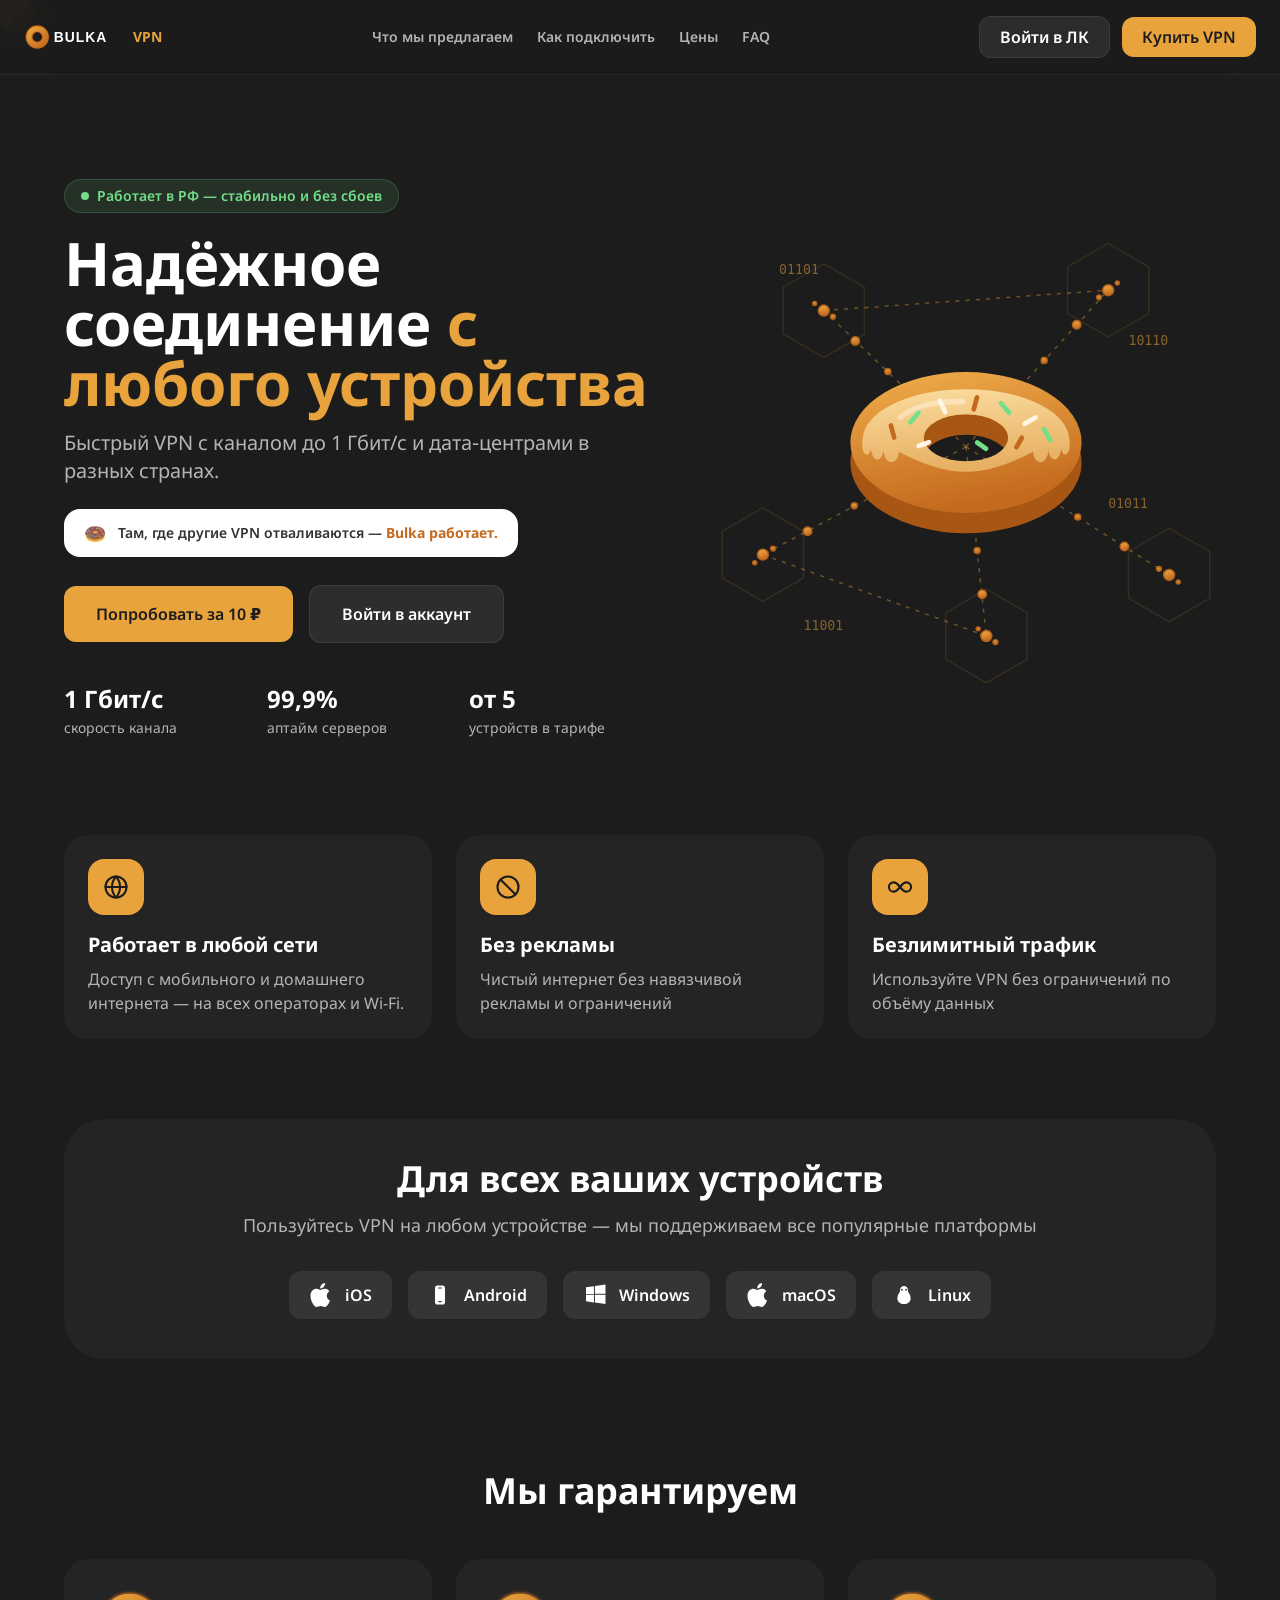
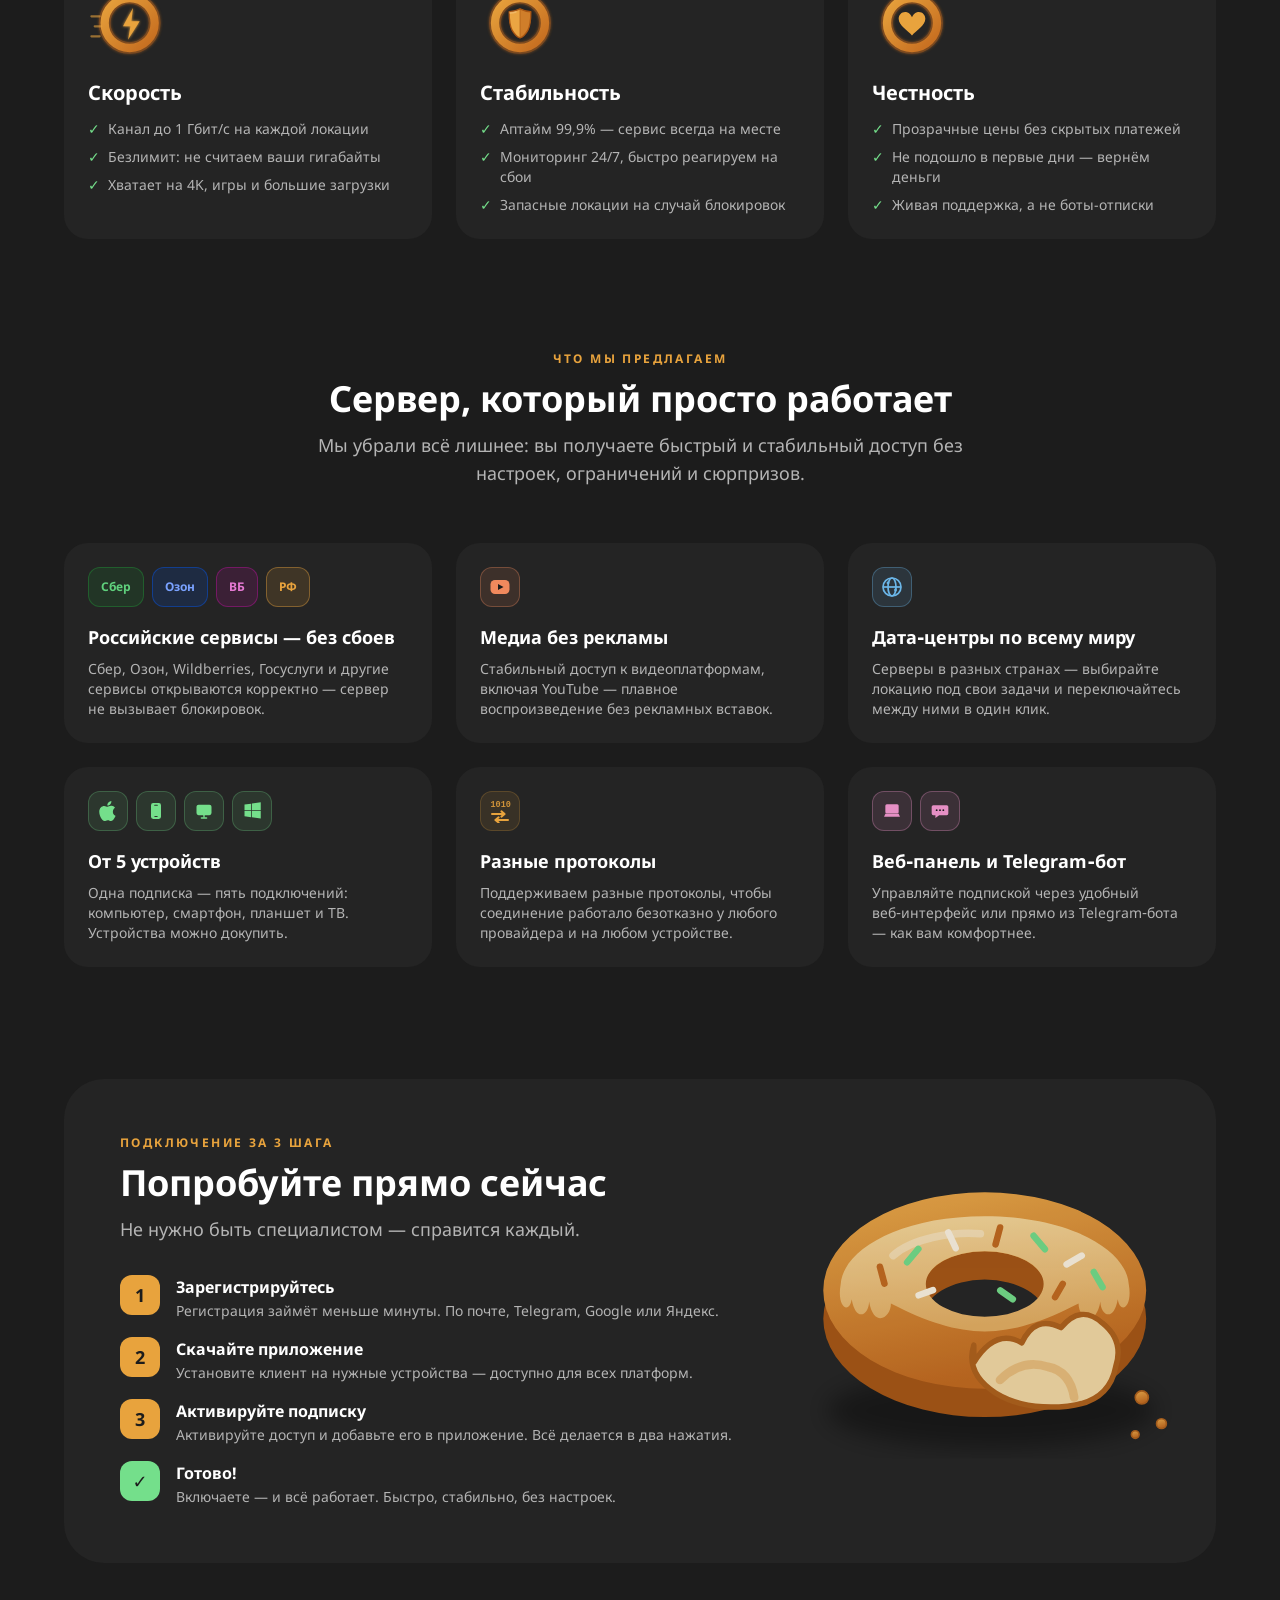
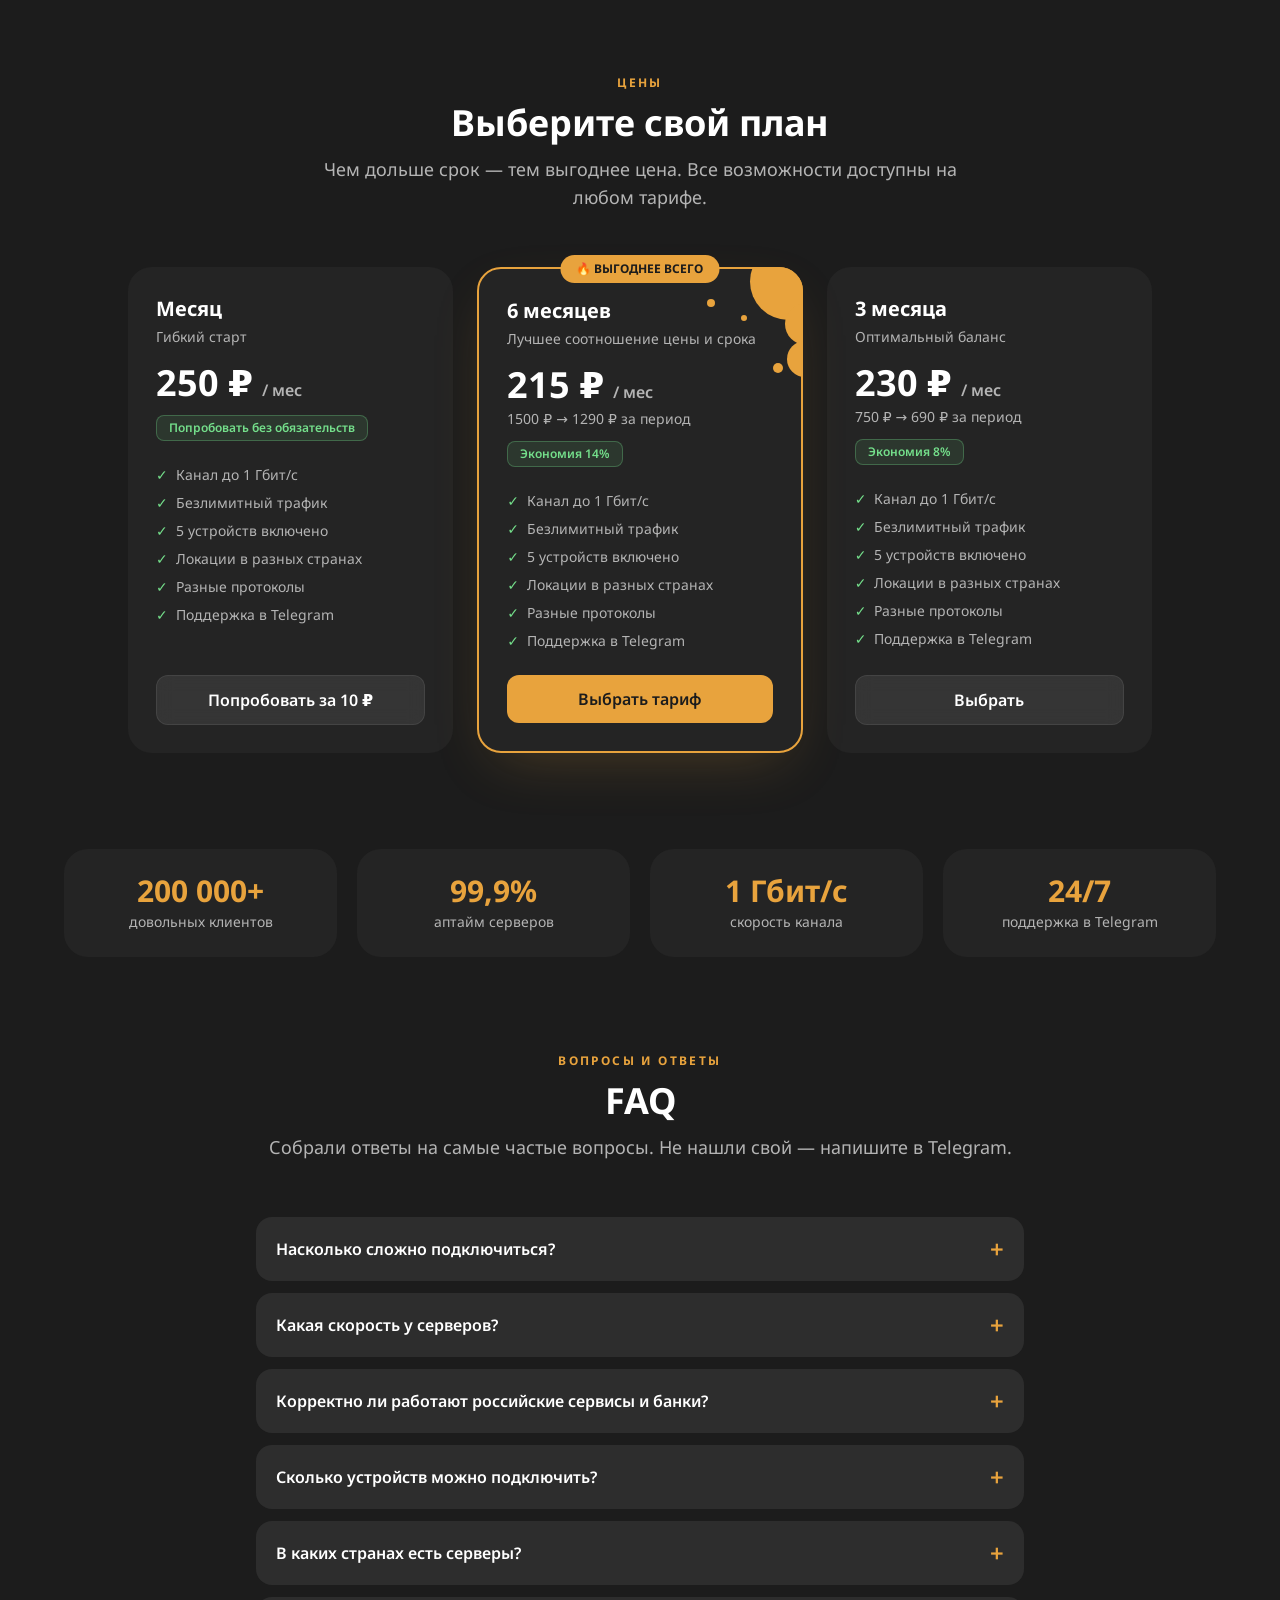
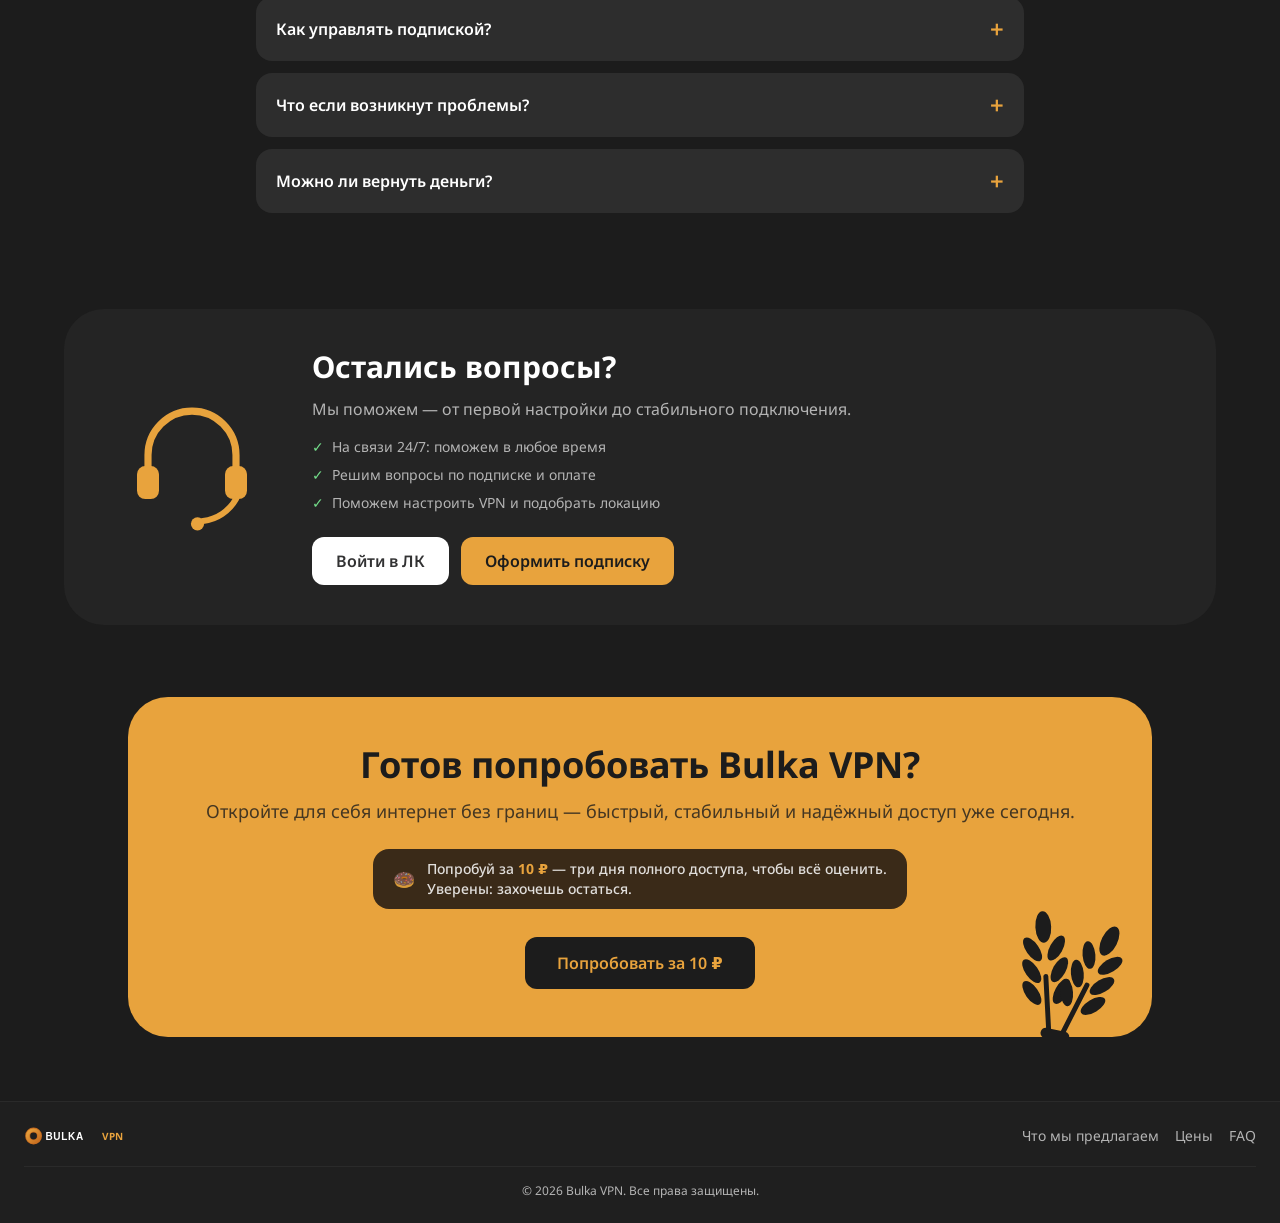
==== site/index.html @ 752be90b "chore(site): vendor the marketing homepage into site/ Add the static Bulka VPN landing (bulkavpn.net" ====
<!DOCTYPE html>
<html lang="ru">
<head>
<meta charset="UTF-8">
<meta name="viewport" content="width=device-width, initial-scale=1.0">
<meta name="color-scheme" content="dark">

<title>Bulka VPN — быстрый и надёжный VPN-сервис</title>
<meta name="title" content="Bulka VPN — быстрый и надёжный VPN-сервис">
<meta name="description" content="Bulka VPN — защищаем вашу конфиденциальность в интернете. Серверы с каналом до 1 Гбит/с, локации в разных странах, безлимитный трафик, поддержка всех платформ.">
<meta name="keywords" content="VPN, Bulka VPN, быстрый VPN, безопасный интернет, обход блокировок, шифрование, анонимность, безлимитный VPN">
<meta name="robots" content="index, follow">
<meta name="language" content="Russian">
<meta name="author" content="Bulka VPN">
<meta name="theme-color" content="#1C1C1C">

<!-- Open Graph / Twitter -->
<meta property="og:type" content="website">
<meta property="og:site_name" content="Bulka VPN">
<meta property="og:url" content="https://bulkavpn.net/">
<meta property="og:title" content="Bulka VPN — быстрый и надёжный VPN-сервис">
<meta property="og:description" content="Быстрый VPN с каналом до 1 Гбит/с, безлимитным трафиком и локациями в разных странах. Надёжное соединение с любого устройства.">
<meta property="og:image" content="https://bulkavpn.net/assets/og.png">
<meta name="twitter:card" content="summary_large_image">
<meta name="twitter:title" content="Bulka VPN — быстрый и надёжный VPN-сервис">
<meta name="twitter:description" content="Быстрый VPN с каналом до 1 Гбит/с, безлимитным трафиком и локациями в разных странах.">
<meta name="twitter:image" content="https://bulkavpn.net/assets/og.png">

<link rel="icon" href="assets/hex.svg" type="image/svg+xml">
<link rel="apple-touch-icon" href="assets/hex.svg">
<link rel="canonical" href="https://bulkavpn.net/">

<!-- Preload локальных шрифтов -->
<link rel="preload" href="assets/fonts/noto-sans-cyrillic.woff2" as="font" type="font/woff2" crossorigin>
<link rel="preload" href="assets/fonts/noto-sans-latin.woff2" as="font" type="font/woff2" crossorigin>

<!-- Структурированные данные (Schema.org) -->
<script type="application/ld+json">
{
  "@context": "https://schema.org",
  "@graph": [
    {
      "@type": "Organization",
      "@id": "https://bulkavpn.net/#org",
      "name": "Bulka VPN",
      "url": "https://bulkavpn.net/",
      "logo": "https://bulkavpn.net/assets/og.png"
    },
    {
      "@type": "WebSite",
      "@id": "https://bulkavpn.net/#website",
      "name": "Bulka VPN",
      "url": "https://bulkavpn.net/",
      "inLanguage": "ru",
      "publisher": { "@id": "https://bulkavpn.net/#org" }
    },
    {
      "@type": "Product",
      "name": "Bulka VPN",
      "description": "Быстрый VPN с каналом до 1 Гбит/с, безлимитным трафиком и локациями в разных странах.",
      "brand": { "@id": "https://bulkavpn.net/#org" },
      "offers": [
        { "@type": "Offer", "name": "Месяц", "price": "250", "priceCurrency": "RUB", "url": "https://bulkavpn.net/#pricing", "availability": "https://schema.org/InStock" },
        { "@type": "Offer", "name": "3 месяца", "price": "690", "priceCurrency": "RUB", "url": "https://bulkavpn.net/#pricing", "availability": "https://schema.org/InStock" },
        { "@type": "Offer", "name": "6 месяцев", "price": "1290", "priceCurrency": "RUB", "url": "https://bulkavpn.net/#pricing", "availability": "https://schema.org/InStock" }
      ]
    },
    {
      "@type": "FAQPage",
      "mainEntity": [
        { "@type": "Question", "name": "Насколько сложно подключиться?", "acceptedAnswer": { "@type": "Answer", "text": "Всё займёт пару минут: оплачиваете тариф, скачиваете приложение, добавляете подписку по ключу — и сервер готов к работе. Никаких ручных настроек." } },
        { "@type": "Question", "name": "Какая скорость у серверов?", "acceptedAnswer": { "@type": "Answer", "text": "Канал каждого сервера — до 1 Гбит/с. Этого с запасом хватает для видео в 4K, больших загрузок и онлайн-игр без задержек." } },
        { "@type": "Question", "name": "Корректно ли работают российские сервисы и банки?", "acceptedAnswer": { "@type": "Answer", "text": "Да. ВКонтакте, Ozon, Wildberries, Сбер, Альфа-Банк и другие сервисы открываются корректно и без дополнительных проверок безопасности." } },
        { "@type": "Question", "name": "Сколько устройств можно подключить?", "acceptedAnswer": { "@type": "Answer", "text": "5 устройств уже включено в тариф в рамках одной подписки — подключайте компьютер, телефон, планшет или поделитесь подпиской с близкими. Также можно докупить дополнительные устройства." } },
        { "@type": "Question", "name": "В каких странах есть серверы?", "acceptedAnswer": { "@type": "Answer", "text": "Дата-центры расположены в разных странах. Локацию можно выбирать и переключать в любой момент прямо в приложении." } },
        { "@type": "Question", "name": "Как управлять подпиской?", "acceptedAnswer": { "@type": "Answer", "text": "Доступны два способа: удобный веб-интерфейс и Telegram-бот. Выбирайте то, что комфортнее именно вам." } },
        { "@type": "Question", "name": "Что если возникнут проблемы?", "acceptedAnswer": { "@type": "Answer", "text": "Наша поддержка на связи в Telegram. Отвечаем быстро и помогаем довести подключение до результата." } },
        { "@type": "Question", "name": "Можно ли вернуть деньги?", "acceptedAnswer": { "@type": "Answer", "text": "Если что-то пойдёт не так в первые дни — напишите в поддержку, мы поможем решить вопрос или оформим возврат." } }
      ]
    }
  ]
}
</script>

<!-- Tailwind (статическая сборка) -->
<link rel="stylesheet" href="assets/tailwind.css">

<style>
  /* Noto Sans — локальные вариативные шрифты */
  @font-face {
    font-family: 'Noto Sans';
    font-style: normal;
    font-weight: 100 900;
    font-display: swap;
    src: url('assets/fonts/noto-sans-cyrillic.woff2') format('woff2');
    unicode-range: U+0301, U+0400-045F, U+0490-0491, U+04B0-04B1, U+2116;
  }
  @font-face {
    font-family: 'Noto Sans';
    font-style: normal;
    font-weight: 100 900;
    font-display: swap;
    src: url('assets/fonts/noto-sans-latin.woff2') format('woff2');
    unicode-range: U+0000-00FF, U+0131, U+0152-0153, U+02BB-02BC, U+02C6, U+02DA, U+02DC, U+0304, U+0308, U+0329, U+2000-206F, U+20AC, U+2122, U+2191, U+2193, U+2212, U+2215, U+FEFF, U+FFFD;
  }

  html { scroll-behavior: smooth; }
  body {
    font-family: 'Noto Sans', ui-sans-serif, system-ui, sans-serif;
    background: #1C1C1C;
    color: #fff;
    min-height: 100vh;
    overflow-x: hidden;
  }
  ::selection { background: #E8A33D; color: #000; }

  /* Кнопки в стиле Bulka */
  .btn-primary {
    display: inline-flex; align-items: center; justify-content: center; gap: 8px;
    background: #E8A33D; color: #1C1C1C;
    font-weight: 600; font-size: 16px;
    padding: 12px 24px; border-radius: 12px;
    transition: opacity .2s, filter .2s, transform .2s;
  }
  .btn-primary:hover { filter: brightness(110%); transform: translateY(-1px); }

  .btn-secondary {
    display: inline-flex; align-items: center; justify-content: center; gap: 8px;
    background: rgba(255,255,255,.08); color: #fff;
    font-weight: 600; font-size: 16px;
    padding: 12px 24px; border-radius: 12px;
    backdrop-filter: blur(8px);
    border: 1px solid rgba(255,255,255,.08);
    transition: background .2s, transform .2s;
  }
  .btn-secondary:hover { background: rgba(255,255,255,.14); transform: translateY(-1px); }

  .btn-white {
    display: inline-flex; align-items: center; justify-content: center; gap: 8px;
    background: #fff; color: #323233;
    font-weight: 600; font-size: 16px;
    padding: 12px 24px; border-radius: 12px;
    transition: background .2s, transform .2s;
  }
  .btn-white:hover { background: #f0f0f0; transform: translateY(-1px); }

  /* Карточки Bulka */
  .card {
    background: #242424;
    border-radius: 24px;
    padding: 24px;
    transition: transform .25s cubic-bezier(.16,1,.3,1), background .25s;
  }
  .card:hover { transform: translateY(-4px); background: #2a2a2a; }

  .skip-link { position: absolute; left: -9999px; top: -9999px; }
  .skip-link:focus {
    position: fixed; left: 12px; top: 12px; z-index: 9999;
    background: #E8A33D; color: #1C1C1C; padding: 10px 14px; border-radius: 10px; font-weight: 700;
  }

  /* Reveal-on-scroll */
  .reveal { opacity: 0; transform: translateY(28px); transition: opacity .8s cubic-bezier(.16,1,.3,1), transform .8s cubic-bezier(.16,1,.3,1); }
  .reveal.show { opacity: 1; transform: none; }

  /* FAQ accordion */
  .qa .ans { max-height: 0; overflow: hidden; transition: max-height .4s cubic-bezier(.16,1,.3,1); }
  .qa.open .ans { max-height: 400px; }
  .qa.open .arr { transform: rotate(45deg); }
  .qa .arr { transition: transform .3s cubic-bezier(.16,1,.3,1); }

  /* CTA «Попробовать за 10 ₽» — мягкий скользящий блик раз в несколько секунд */
  .cta-shine { position: relative; overflow: hidden; }
  .cta-shine::after {
    content: ""; position: absolute; top: 0; bottom: 0; left: 0; width: 45%;
    background: linear-gradient(100deg, transparent 0%, rgba(255,255,255,.45) 50%, transparent 100%);
    transform: translateX(-160%) skewX(-18deg);
    animation: cta-shine 3s ease-in-out infinite;
    pointer-events: none;
  }
  @keyframes cta-shine {
    0%   { transform: translateX(-160%) skewX(-18deg); }
    22%  { transform: translateX(320%)  skewX(-18deg); }
    100% { transform: translateX(320%)  skewX(-18deg); }
  }
  @media (prefers-reduced-motion: reduce) { .cta-shine::after { animation: none; display: none; } }

  /* Раз в несколько секунд иконку поддержки «потряхивает» — как звонок старого телефона */
  @keyframes ring-shake {
    0%, 87%, 100% { transform: rotate(0deg); }
    88%   { transform: rotate(-11deg); }
    90%   { transform: rotate(9deg); }
    92%   { transform: rotate(-7deg); }
    94%   { transform: rotate(5deg); }
    96%   { transform: rotate(-3deg); }
    98%   { transform: rotate(1.5deg); }
  }
  .ring-shake { animation: ring-shake 3.2s ease-in-out infinite; transform-origin: 50% 50%; }
  @media (prefers-reduced-motion: reduce) { .ring-shake { animation: none; } }
</style>
</head>

<body class="font-body">

<div id="root">
  <a href="#content" class="skip-link">К основному содержимому</a>

  <div class="min-h-screen flex flex-col bg-bulka-bg">
    <!-- Плавающие пончики на фоне -->
    <canvas id="hex-canvas" class="fixed inset-0 pointer-events-none z-0" style="width:100%;height:100%;opacity:.35"></canvas>

    <!-- ================= HEADER ================= -->
    <div class="relative z-20">
      <header class="sticky top-0 w-full bg-bulka-bg/85 backdrop-blur-xl border-b border-white/5">
        <div class="max-w-7xl mx-auto px-4 py-3 sm:px-6 sm:py-4">
          <div class="flex items-center justify-between gap-3">
            <a class="flex shrink-0 items-center gap-1.5 sm:gap-2" href="/">
              <img src="assets/logo.svg" alt="Bulka VPN" class="h-6 sm:h-7 w-auto object-contain shrink-0">
              <span class="text-bulka-yellow font-bold text-xs sm:text-sm tracking-wide uppercase">VPN</span>
            </a>
            <nav class="hidden md:flex items-center gap-6 text-sm font-semibold text-bulka-text-gray">
              <a href="#features" class="hover:text-white transition-colors">Что мы предлагаем</a>
              <a href="#how" class="hover:text-white transition-colors">Как подключить</a>
              <a href="#pricing" class="hover:text-white transition-colors">Цены</a>
              <a href="#faq" class="hover:text-white transition-colors">FAQ</a>
            </nav>
            <div class="flex shrink-0 items-center gap-2 sm:gap-3">
              <a class="hidden sm:inline-flex btn-secondary !py-2.5 !px-5 text-sm" href="https://cabinet.bulkavpn.net/login">Войти в ЛК</a>
              <a class="btn-primary !py-2.5 !px-5 text-sm" href="https://cabinet.bulkavpn.net/login">Купить VPN</a>
            </div>
          </div>
        </div>
      </header>
    </div>

    <!-- ================= MAIN ================= -->
    <main id="content" tabindex="-1" class="flex-1 relative z-10 px-3 py-4 sm:px-4 sm:py-6">
      <div class="max-w-7xl mx-auto">

        <!-- ============ HERO ============ -->
        <section class="relative px-3 py-10 sm:px-4 sm:py-14 md:py-20">
          <div class="max-w-6xl mx-auto grid grid-cols-1 lg:grid-cols-[1.1fr_.9fr] gap-10 items-center">
            <div class="text-center lg:text-left relative z-10">
              <div class="inline-flex items-center gap-2 mb-5 px-4 py-1.5 rounded-full text-xs sm:text-sm font-semibold text-bulka-green bg-bulka-green/10 border border-bulka-green/20 animate-fade-in">
                <span class="w-2 h-2 rounded-full bg-bulka-green animate-pulse-dot"></span>
                Работает в РФ — стабильно и без сбоев
              </div>
              <h1 class="text-4xl sm:text-5xl md:text-6xl font-bold text-white mb-4 animate-fade-in leading-[1.05]">
                Надёжное соединение <span class="text-bulka-yellow">с любого устройства</span>
              </h1>
              <p class="text-base sm:text-lg md:text-xl text-bulka-text-gray mb-6 animate-fade-in max-w-xl mx-auto lg:mx-0" style="animation-delay:.1s">
                Быстрый VPN с каналом до 1&nbsp;Гбит/с и дата‑центрами в разных странах.
              </p>
              <div class="flex justify-center lg:justify-start animate-fade-in mb-7" style="animation-delay:.15s">
                <div class="inline-flex items-center gap-2 sm:gap-3 rounded-2xl bg-white text-bulka-gray-dark px-4 py-2.5 sm:px-5 text-xs sm:text-sm font-semibold leading-snug max-w-2xl text-left">
                  <span class="text-base sm:text-lg leading-none shrink-0">🍩</span>
                  <span>Там, где другие VPN отваливаются — <span class="font-bold text-bulka-orange">Bulka работает.</span></span>
                </div>
              </div>
              <div class="flex flex-col sm:flex-row gap-3 sm:gap-4 justify-center lg:justify-start items-stretch sm:items-center animate-fade-in max-w-md sm:max-w-none mx-auto lg:mx-0" style="animation-delay:.2s">
                <a class="btn-primary cta-shine w-full sm:w-auto text-base sm:text-lg !px-8 !py-3.5" href="https://cabinet.bulkavpn.net/login">Попробовать за 10 ₽</a>
                <a class="btn-secondary w-full sm:w-auto text-base sm:text-lg !px-8 !py-3.5" href="https://cabinet.bulkavpn.net/login">Войти в аккаунт</a>
              </div>
              <!-- Метрики -->
              <div class="grid grid-cols-3 gap-3 sm:gap-8 mt-10 max-w-xl mx-auto lg:mx-0 animate-fade-in" style="animation-delay:.25s">
                <div class="min-w-0"><b class="block text-lg sm:text-2xl font-bold text-white leading-tight">1 Гбит/с</b><span class="text-[11px] sm:text-sm text-bulka-text-gray">скорость канала</span></div>
                <div class="min-w-0"><b class="block text-lg sm:text-2xl font-bold text-white leading-tight">99,9%</b><span class="text-[11px] sm:text-sm text-bulka-text-gray">аптайм серверов</span></div>
                <div class="min-w-0"><b class="block text-lg sm:text-2xl font-bold text-white leading-tight">от 5</b><span class="text-[11px] sm:text-sm text-bulka-text-gray">устройств в тарифе</span></div>
              </div>
            </div>
            <div class="relative z-10 hidden lg:block animate-fade-in" style="animation-delay:.2s">
              <img src="assets/hero.svg" alt="Bulka VPN" class="w-full max-w-[33rem] mx-auto animate-float-slow">
            </div>
          </div>
        </section>

        <!-- ============ HERO CARDS ============ -->
        <section class="py-4 px-3 sm:px-4">
          <div class="max-w-6xl mx-auto grid grid-cols-1 sm:grid-cols-2 xl:grid-cols-3 gap-4 sm:gap-6">
            <div class="card reveal">
              <div class="w-14 h-14 bg-bulka-yellow rounded-2xl flex items-center justify-center mb-4">
                <svg fill="none" stroke="#1C1C1C" viewBox="0 0 24 24" class="w-7 h-7" stroke-width="1.8" stroke-linecap="round" stroke-linejoin="round" aria-hidden="true">
                  <circle cx="12" cy="12" r="9"></circle><path d="M3 12h18"></path>
                  <path d="M12 3a13.5 13.5 0 0 1 0 18 13.5 13.5 0 0 1 0-18"></path>
                </svg>
              </div>
              <h3 class="text-lg sm:text-xl font-bold text-white mb-2">Работает в любой сети</h3>
              <p class="text-sm sm:text-base text-bulka-text-gray">Доступ с мобильного и домашнего интернета — на всех операторах и Wi-Fi.</p>
            </div>
            <div class="card reveal">
              <div class="w-14 h-14 bg-bulka-yellow rounded-2xl flex items-center justify-center mb-4">
                <svg fill="none" stroke="#1C1C1C" viewBox="0 0 24 24" class="w-7 h-7" stroke-width="1.8" stroke-linecap="round" stroke-linejoin="round" aria-hidden="true">
                  <circle cx="12" cy="12" r="9"></circle><path d="m5.7 5.7 12.6 12.6"></path>
                </svg>
              </div>
              <h3 class="text-lg sm:text-xl font-bold text-white mb-2">Без рекламы</h3>
              <p class="text-sm sm:text-base text-bulka-text-gray">Чистый интернет без навязчивой рекламы и ограничений</p>
            </div>
            <div class="card reveal">
              <div class="w-14 h-14 bg-bulka-yellow rounded-2xl flex items-center justify-center mb-4">
                <svg fill="none" stroke="#1C1C1C" viewBox="0 0 24 24" class="w-7 h-7" stroke-width="1.8" stroke-linecap="round" stroke-linejoin="round" aria-hidden="true">
                  <path d="M12 12c-2-2.67-3.6-4-5.5-4a4 4 0 1 0 0 8c1.9 0 3.5-1.33 5.5-4Z"></path>
                  <path d="M12 12c2 2.67 3.6 4 5.5 4a4 4 0 0 0 0-8c-1.9 0-3.5 1.33-5.5 4Z"></path>
                </svg>
              </div>
              <h3 class="text-lg sm:text-xl font-bold text-white mb-2">Безлимитный трафик</h3>
              <p class="text-sm sm:text-base text-bulka-text-gray">Используйте VPN без ограничений по объёму данных</p>
            </div>
          </div>
        </section>

        <!-- ============ PLATFORMS (из Bulka) ============ -->
        <section class="py-12 sm:py-16 px-3 sm:px-4">
          <div class="max-w-6xl mx-auto bg-bulka-bg-secondary rounded-3xl md:rounded-bulka p-6 md:p-10 reveal">
            <div class="text-center mb-8">
              <h2 class="text-2xl sm:text-3xl md:text-4xl font-bold text-white mb-3">Для всех ваших устройств</h2>
              <p class="text-base sm:text-lg text-bulka-text-gray">Пользуйтесь VPN на любом устройстве — мы поддерживаем все популярные платформы</p>
            </div>
            <div class="flex flex-wrap justify-center gap-3 sm:gap-4">
              <div class="bg-white/[.08] flex gap-2 md:gap-3 items-center justify-center px-4 md:px-5 py-2.5 md:py-3 rounded-xl backdrop-blur-sm hover:bg-white/[.14] transition-colors">
                <span class="w-5 h-5 md:w-6 md:h-6 text-white"><svg class="block w-full h-full" fill="none" viewBox="0 0 24 24" aria-hidden="true"><path d="M20.4144 8.1816C20.2752 8.2896 17.8176 9.6744 17.8176 12.7536C17.8176 16.3152 20.9448 17.5752 21.0384 17.6064C21.024 17.6832 20.5416 19.332 19.3896 21.012C18.3624 22.4904 17.2896 23.9664 15.6576 23.9664C14.0256 23.9664 13.6056 23.0184 11.7216 23.0184C9.8856 23.0184 9.2328 23.9976 7.74 23.9976C6.2472 23.9976 5.2056 22.6296 4.008 20.9496C2.6208 18.9768 1.5 15.912 1.5 13.0032C1.5 8.3376 4.5336 5.8632 7.5192 5.8632C9.1056 5.8632 10.428 6.9048 11.424 6.9048C12.372 6.9048 13.8504 5.8008 15.6552 5.8008C16.3392 5.8008 18.7968 5.8632 20.4144 8.1816ZM14.7984 3.8256C15.5448 2.94 16.0728 1.7112 16.0728 0.4824C16.0728 0.312 16.0584 0.1392 16.0272 0C14.8128 0.0456 13.368 0.8088 12.4968 1.8192C11.8128 2.5968 11.1744 3.8256 11.1744 5.0712C11.1744 5.2584 11.2056 5.4456 11.22 5.5056C11.2968 5.52 11.4216 5.5368 11.5464 5.5368C12.636 5.5368 14.0064 4.8072 14.7984 3.8256Z" fill="currentColor"></path></svg></span>
                <span class="font-semibold text-sm md:text-base">iOS</span>
              </div>
              <div class="bg-white/[.08] flex gap-2 md:gap-3 items-center justify-center px-4 md:px-5 py-2.5 md:py-3 rounded-xl backdrop-blur-sm hover:bg-white/[.14] transition-colors">
                <span class="w-5 h-5 md:w-6 md:h-6 text-white"><svg class="block w-full h-full" fill="none" viewBox="0 0 24 24" aria-hidden="true"><path fill="currentColor" fill-rule="evenodd" d="M9.6 2.5H14.4A2.6 2.6 0 0 1 17 5.1V18.9A2.6 2.6 0 0 1 14.4 21.5H9.6A2.6 2.6 0 0 1 7 18.9V5.1A2.6 2.6 0 0 1 9.6 2.5ZM10.6 4.4A0.6 0.6 0 0 0 10.6 5.6H13.4A0.6 0.6 0 0 0 13.4 4.4ZM10.9 18.1A0.6 0.6 0 0 0 10.9 19.3H13.1A0.6 0.6 0 0 0 13.1 18.1Z"/></svg></span>
                <span class="font-semibold text-sm md:text-base">Android</span>
              </div>
              <div class="bg-white/[.08] flex gap-2 md:gap-3 items-center justify-center px-4 md:px-5 py-2.5 md:py-3 rounded-xl backdrop-blur-sm hover:bg-white/[.14] transition-colors">
                <span class="w-5 h-5 md:w-6 md:h-6 text-white"><svg class="block w-full h-full" fill="none" viewBox="0 0 24 24" aria-hidden="true"><path d="M3 4.27073L10.9728 3.18496L10.9764 10.8754L3.00737 10.9207L3 4.27073ZM10.969 11.7614L10.9753 19.4586L3.00626 18.363L3.00581 11.7098L10.969 11.7614ZM11.9355 3.04287L22.5068 1.5V10.7775L11.9355 10.8615V3.04287ZM22.5092 11.8338L22.5068 21.0696L11.9355 19.5776L11.9207 11.8166L22.5092 11.8338Z" fill="currentColor"></path></svg></span>
                <span class="font-semibold text-sm md:text-base">Windows</span>
              </div>
              <div class="bg-white/[.08] flex gap-2 md:gap-3 items-center justify-center px-4 md:px-5 py-2.5 md:py-3 rounded-xl backdrop-blur-sm hover:bg-white/[.14] transition-colors">
                <span class="w-5 h-5 md:w-6 md:h-6 text-white"><svg class="block w-full h-full" fill="none" viewBox="0 0 24 24" aria-hidden="true"><path d="M20.4144 8.1816C20.2752 8.2896 17.8176 9.6744 17.8176 12.7536C17.8176 16.3152 20.9448 17.5752 21.0384 17.6064C21.024 17.6832 20.5416 19.332 19.3896 21.012C18.3624 22.4904 17.2896 23.9664 15.6576 23.9664C14.0256 23.9664 13.6056 23.0184 11.7216 23.0184C9.8856 23.0184 9.2328 23.9976 7.74 23.9976C6.2472 23.9976 5.2056 22.6296 4.008 20.9496C2.6208 18.9768 1.5 15.912 1.5 13.0032C1.5 8.3376 4.5336 5.8632 7.5192 5.8632C9.1056 5.8632 10.428 6.9048 11.424 6.9048C12.372 6.9048 13.8504 5.8008 15.6552 5.8008C16.3392 5.8008 18.7968 5.8632 20.4144 8.1816ZM14.7984 3.8256C15.5448 2.94 16.0728 1.7112 16.0728 0.4824C16.0728 0.312 16.0584 0.1392 16.0272 0C14.8128 0.0456 13.368 0.8088 12.4968 1.8192C11.8128 2.5968 11.1744 3.8256 11.1744 5.0712C11.1744 5.2584 11.2056 5.4456 11.22 5.5056C11.2968 5.52 11.4216 5.5368 11.5464 5.5368C12.636 5.5368 14.0064 4.8072 14.7984 3.8256Z" fill="currentColor"></path></svg></span>
                <span class="font-semibold text-sm md:text-base">macOS</span>
              </div>
              <div class="bg-white/[.08] flex gap-2 md:gap-3 items-center justify-center px-4 md:px-5 py-2.5 md:py-3 rounded-xl backdrop-blur-sm hover:bg-white/[.14] transition-colors">
                <span class="w-5 h-5 md:w-6 md:h-6 text-white"><svg class="block w-full h-full" fill="none" viewBox="0 0 24 24" aria-hidden="true"><path fill="currentColor" fill-rule="evenodd" d="M12 3C9.5 3 8 5 8 7.3c0 1.3-.5 2.1-1.1 3.1C6 11.9 5.4 13.2 5.4 15.4 5.4 18.6 8.3 21 12 21s6.6-2.4 6.6-5.6c0-2.2-.6-3.5-1.5-5C16.5 9.4 16 8.6 16 7.3 16 5 14.5 3 12 3ZM9 6.65a.9 1 0 1 0 1.8 0 .9 1 0 1 0-1.8 0ZM13.2 6.65a.9 1 0 1 0 1.8 0 .9 1 0 1 0-1.8 0Z"/></svg></span>
                <span class="font-semibold text-sm md:text-base">Linux</span>
              </div>
            </div>
          </div>
        </section>

        <!-- ============ МЫ ГАРАНТИРУЕМ (из Bulka) ============ -->
        <section class="py-8 sm:py-12 px-3 sm:px-4">
          <div class="max-w-6xl mx-auto">
            <h2 class="text-2xl sm:text-3xl md:text-4xl font-bold text-white text-center mb-8 sm:mb-12 reveal">Мы гарантируем</h2>
            <div class="grid grid-cols-1 md:grid-cols-3 gap-5 sm:gap-6">
              <div class="card reveal flex flex-col">
                <img src="assets/speed.svg" alt="Скорость" class="w-20 h-20 object-contain mb-4">
                <h3 class="text-xl font-bold text-white mb-3">Скорость</h3>
                <ul class="space-y-2 text-sm text-bulka-text-gray">
                  <li class="flex gap-2"><span class="text-bulka-green shrink-0">✓</span>Канал до 1 Гбит/с на каждой локации</li>
                  <li class="flex gap-2"><span class="text-bulka-green shrink-0">✓</span>Безлимит: не считаем ваши гигабайты</li>
                  <li class="flex gap-2"><span class="text-bulka-green shrink-0">✓</span>Хватает на 4K, игры и большие загрузки</li>
                </ul>
              </div>
              <div class="card reveal flex flex-col">
                <img src="assets/stability.svg" alt="Стабильность" class="w-20 h-20 object-contain mb-4">
                <h3 class="text-xl font-bold text-white mb-3">Стабильность</h3>
                <ul class="space-y-2 text-sm text-bulka-text-gray">
                  <li class="flex gap-2"><span class="text-bulka-green shrink-0">✓</span>Аптайм 99,9% — сервис всегда на месте</li>
                  <li class="flex gap-2"><span class="text-bulka-green shrink-0">✓</span>Мониторинг 24/7, быстро реагируем на сбои</li>
                  <li class="flex gap-2"><span class="text-bulka-green shrink-0">✓</span>Запасные локации на случай блокировок</li>
                </ul>
              </div>
              <div class="card reveal flex flex-col">
                <img src="assets/honesty.svg" alt="Честность" class="w-20 h-20 object-contain mb-4">
                <h3 class="text-xl font-bold text-white mb-3">Честность</h3>
                <ul class="space-y-2 text-sm text-bulka-text-gray">
                  <li class="flex gap-2"><span class="text-bulka-green shrink-0">✓</span>Прозрачные цены без скрытых платежей</li>
                  <li class="flex gap-2"><span class="text-bulka-green shrink-0">✓</span>Не подошло в первые дни — вернём деньги</li>
                  <li class="flex gap-2"><span class="text-bulka-green shrink-0">✓</span>Живая поддержка, а не боты-отписки</li>
                </ul>
              </div>
            </div>
          </div>
        </section>

        <!-- ============ FEATURES ============ -->
        <section id="features" class="py-12 sm:py-16 px-3 sm:px-4">
          <div class="max-w-6xl mx-auto">
            <div class="text-center max-w-2xl mx-auto mb-10 sm:mb-14 reveal">
              <div class="text-bulka-yellow font-bold text-xs tracking-[.2em] uppercase mb-3">Что мы предлагаем</div>
              <h2 class="text-2xl sm:text-3xl md:text-4xl font-bold text-white mb-3">Сервер, который просто работает</h2>
              <p class="text-base sm:text-lg text-bulka-text-gray">Мы убрали всё лишнее: вы получаете быстрый и стабильный доступ без настроек, ограничений и сюрпризов.</p>
            </div>
            <div class="grid grid-cols-1 sm:grid-cols-2 lg:grid-cols-3 gap-5 sm:gap-6">
              <div class="card reveal">
                <div class="flex flex-wrap gap-2 mb-4">
                  <span class="h-10 px-3 rounded-xl border text-xs font-bold flex items-center" style="background:rgba(33,160,56,.14);border-color:rgba(33,160,56,.38);color:#5FD07C">Сбер</span>
                  <span class="h-10 px-3 rounded-xl border text-xs font-bold flex items-center" style="background:rgba(0,91,255,.14);border-color:rgba(0,91,255,.4);color:#7AA2FF">Озон</span>
                  <span class="h-10 px-3 rounded-xl border text-xs font-bold flex items-center" style="background:rgba(203,17,171,.14);border-color:rgba(203,17,171,.4);color:#E579D3">ВБ</span>
                  <span class="h-10 px-3 rounded-xl border text-xs font-bold flex items-center" style="background:rgba(232,163,61,.14);border-color:rgba(232,163,61,.4);color:#E8A33D">РФ</span>
                </div>
                <h3 class="text-lg font-bold text-white mb-2">Российские сервисы — без сбоев</h3>
                <p class="text-sm text-bulka-text-gray">Сбер, Озон, Wildberries, Госуслуги и другие сервисы открываются корректно — сервер не вызывает блокировок.</p>
              </div>
              <div class="card reveal">
                <div class="w-10 h-10 rounded-xl border flex items-center justify-center mb-4" style="background:rgba(240,137,93,.12);border-color:rgba(240,137,93,.32);color:#F0895D">
                  <svg class="w-6 h-6" viewBox="0 0 24 24" fill="none" aria-hidden="true"><rect x="2.5" y="5" width="19" height="14" rx="4.5" fill="currentColor"/><path d="M10 9 L15.5 12 L10 15 Z" fill="#1C1C1C"/></svg>
                </div>
                <h3 class="text-lg font-bold text-white mb-2">Медиа без рекламы</h3>
                <p class="text-sm text-bulka-text-gray">Стабильный доступ к видеоплатформам, включая YouTube — плавное воспроизведение без рекламных вставок.</p>
              </div>
              <div class="card reveal">
                <div class="w-10 h-10 rounded-xl border flex items-center justify-center mb-4" style="background:rgba(107,182,232,.12);border-color:rgba(107,182,232,.32);color:#6BB6E8">
                  <svg class="w-6 h-6" viewBox="0 0 24 24" fill="none" aria-hidden="true">
                    <g stroke="currentColor" stroke-width="1.7" fill="none">
                      <circle cx="12" cy="12" r="9"/>
                      <path d="M3 12 H21"/>
                      <ellipse cx="12" cy="12" rx="4" ry="9"/>
                    </g>
                    <g fill="currentColor"><circle cx="8" cy="8" r="1.4"/><circle cx="15.5" cy="15" r="1.4"/></g>
                  </svg>
                </div>
                <h3 class="text-lg font-bold text-white mb-2">Дата‑центры по всему миру</h3>
                <p class="text-sm text-bulka-text-gray">Серверы в разных странах — выбирайте локацию под свои задачи и переключайтесь между ними в один клик.</p>
              </div>
              <div class="card reveal">
                <div class="flex flex-wrap gap-2 mb-4">
                  <span class="w-10 h-10 rounded-xl bg-bulka-green/10 border border-bulka-green/25 flex items-center justify-center text-bulka-green" title="iOS">
                    <svg class="w-5 h-5" viewBox="0 0 24 24" fill="none" aria-hidden="true"><path d="M20.4144 8.1816C20.2752 8.2896 17.8176 9.6744 17.8176 12.7536C17.8176 16.3152 20.9448 17.5752 21.0384 17.6064C21.024 17.6832 20.5416 19.332 19.3896 21.012C18.3624 22.4904 17.2896 23.9664 15.6576 23.9664C14.0256 23.9664 13.6056 23.0184 11.7216 23.0184C9.8856 23.0184 9.2328 23.9976 7.74 23.9976C6.2472 23.9976 5.2056 22.6296 4.008 20.9496C2.6208 18.9768 1.5 15.912 1.5 13.0032C1.5 8.3376 4.5336 5.8632 7.5192 5.8632C9.1056 5.8632 10.428 6.9048 11.424 6.9048C12.372 6.9048 13.8504 5.8008 15.6552 5.8008C16.3392 5.8008 18.7968 5.8632 20.4144 8.1816ZM14.7984 3.8256C15.5448 2.94 16.0728 1.7112 16.0728 0.4824C16.0728 0.312 16.0584 0.1392 16.0272 0C14.8128 0.0456 13.368 0.8088 12.4968 1.8192C11.8128 2.5968 11.1744 3.8256 11.1744 5.0712C11.1744 5.2584 11.2056 5.4456 11.22 5.5056C11.2968 5.52 11.4216 5.5368 11.5464 5.5368C12.636 5.5368 14.0064 4.8072 14.7984 3.8256Z" fill="currentColor"></path></svg>
                  </span>
                  <span class="w-10 h-10 rounded-xl bg-bulka-green/10 border border-bulka-green/25 flex items-center justify-center text-bulka-green" title="Смартфон">
                    <svg class="w-5 h-5" viewBox="0 0 24 24" fill="none" aria-hidden="true"><path fill="currentColor" fill-rule="evenodd" d="M8.6 2.5H15.4A2.6 2.6 0 0 1 18 5.1V18.9A2.6 2.6 0 0 1 15.4 21.5H8.6A2.6 2.6 0 0 1 6 18.9V5.1A2.6 2.6 0 0 1 8.6 2.5ZM10.4 4.4A0.6 0.6 0 0 0 10.4 5.6H13.6A0.6 0.6 0 0 0 13.6 4.4ZM10.6 18.1A0.6 0.6 0 0 0 10.6 19.3H13.4A0.6 0.6 0 0 0 13.4 18.1Z"/></svg>
                  </span>
                  <span class="w-10 h-10 rounded-xl bg-bulka-green/10 border border-bulka-green/25 flex items-center justify-center text-bulka-green" title="ТВ">
                    <svg class="w-5 h-5" viewBox="0 0 24 24" fill="none" aria-hidden="true"><rect x="3" y="4.5" width="18" height="12.5" rx="2.5" fill="currentColor"/><rect x="8" y="19.4" width="8" height="2" rx="1" fill="currentColor"/><path d="M12 17 V19.4" stroke="currentColor" stroke-width="1.6" stroke-linecap="round"/></svg>
                  </span>
                  <span class="w-10 h-10 rounded-xl bg-bulka-green/10 border border-bulka-green/25 flex items-center justify-center text-bulka-green" title="Windows">
                    <svg class="w-5 h-5" viewBox="0 0 24 24" fill="none" aria-hidden="true"><path d="M3 4.27073L10.9728 3.18496L10.9764 10.8754L3.00737 10.9207L3 4.27073ZM10.969 11.7614L10.9753 19.4586L3.00626 18.363L3.00581 11.7098L10.969 11.7614ZM11.9355 3.04287L22.5068 1.5V10.7775L11.9355 10.8615V3.04287ZM22.5092 11.8338L22.5068 21.0696L11.9355 19.5776L11.9207 11.8166L22.5092 11.8338Z" fill="currentColor"></path></svg>
                  </span>
                </div>
                <h3 class="text-lg font-bold text-white mb-2">От 5 устройств</h3>
                <p class="text-sm text-bulka-text-gray">Одна подписка — пять подключений: компьютер, смартфон, планшет и ТВ. Устройства можно докупить.</p>
              </div>
              <div class="card reveal">
                <div class="w-10 h-10 rounded-xl bg-bulka-yellow/10 border border-bulka-yellow/20 flex items-center justify-center mb-4 text-bulka-yellow">
                  <svg class="w-6 h-6" viewBox="0 0 24 24" fill="none" aria-hidden="true">
                    <text x="2.5" y="8" font-family="Consolas,monospace" font-size="8.5" font-weight="700" fill="currentColor" opacity=".85">1010</text>
                    <g stroke="currentColor" stroke-width="2" stroke-linecap="round" stroke-linejoin="round">
                      <path d="M4 15 H16"/>
                      <path d="M13.4 12.4 L16.6 15 L13.4 17.6"/>
                      <path d="M20 21 H8"/>
                      <path d="M10.6 18.4 L7.4 21 L10.6 23.6"/>
                    </g>
                  </svg>
                </div>
                <h3 class="text-lg font-bold text-white mb-2">Разные протоколы</h3>
                <p class="text-sm text-bulka-text-gray">Поддерживаем разные протоколы, чтобы соединение работало безотказно у любого провайдера и на любом устройстве.</p>
              </div>
              <div class="card reveal">
                <div class="flex flex-wrap gap-2 mb-4">
                  <span class="w-10 h-10 rounded-xl border flex items-center justify-center" style="background:rgba(229,143,196,.12);border-color:rgba(229,143,196,.32);color:#E58FC4" title="Веб-панель">
                    <svg class="w-5 h-5" viewBox="0 0 24 24" fill="none" aria-hidden="true"><rect x="4" y="4" width="16" height="11" rx="1.8" fill="currentColor"/><path d="M2.5 18.8 H21.5 L20 15.2 H4 Z" fill="currentColor"/></svg>
                  </span>
                  <span class="w-10 h-10 rounded-xl border flex items-center justify-center" style="background:rgba(229,143,196,.12);border-color:rgba(229,143,196,.32);color:#E58FC4" title="Мессенджер">
                    <svg class="w-5 h-5" viewBox="0 0 24 24" fill="none" aria-hidden="true"><path d="M4 5 H20 A2 2 0 0 1 22 7 V15 A2 2 0 0 1 20 17 H11 L6.5 20.5 V17 H4 A2 2 0 0 1 2 15 V7 A2 2 0 0 1 4 5 Z" fill="currentColor"/><g fill="#1C1C1C"><circle cx="8" cy="11" r="1.1"/><circle cx="12" cy="11" r="1.1"/><circle cx="16" cy="11" r="1.1"/></g></svg>
                  </span>
                </div>
                <h3 class="text-lg font-bold text-white mb-2">Веб‑панель и Telegram‑бот</h3>
                <p class="text-sm text-bulka-text-gray">Управляйте подпиской через удобный веб‑интерфейс или прямо из Telegram‑бота — как вам комфортнее.</p>
              </div>
            </div>
          </div>
        </section>

        <!-- ============ STEPS ============ -->
        <section id="how" class="py-8 sm:py-12 px-3 sm:px-4">
          <div class="max-w-6xl mx-auto bg-bulka-bg-secondary rounded-3xl md:rounded-bulka p-6 sm:p-10 md:p-14 relative overflow-hidden reveal">
            <img src="assets/steps.svg" alt="" class="hidden lg:block absolute right-2 xl:right-6 top-1/2 -translate-y-1/2 w-[19.5rem] xl:w-[24rem] opacity-90 pointer-events-none">
            <div class="lg:max-w-[60%]">
              <div class="text-bulka-yellow font-bold text-xs tracking-[.2em] uppercase mb-3">Подключение за 3 шага</div>
              <h2 class="text-2xl sm:text-3xl md:text-4xl font-bold text-white mb-3">Попробуйте прямо сейчас</h2>
              <p class="text-base sm:text-lg text-bulka-text-gray mb-8">Не нужно быть специалистом — справится каждый.</p>
              <div class="space-y-4">
                <div class="flex gap-4 items-start">
                  <div class="w-10 h-10 shrink-0 rounded-xl bg-bulka-yellow text-bulka-bg flex items-center justify-center font-bold text-lg">1</div>
                  <div>
                    <h4 class="font-bold text-white mb-0.5">Зарегистрируйтесь</h4>
                    <p class="text-sm text-bulka-text-gray">Регистрация займёт меньше минуты. По почте, Telegram, Google или Яндекс.</p>
                  </div>
                </div>
                <div class="flex gap-4 items-start">
                  <div class="w-10 h-10 shrink-0 rounded-xl bg-bulka-yellow text-bulka-bg flex items-center justify-center font-bold text-lg">2</div>
                  <div>
                    <h4 class="font-bold text-white mb-0.5">Скачайте приложение</h4>
                    <p class="text-sm text-bulka-text-gray">Установите клиент на нужные устройства — доступно для всех платформ.</p>
                  </div>
                </div>
                <div class="flex gap-4 items-start">
                  <div class="w-10 h-10 shrink-0 rounded-xl bg-bulka-yellow text-bulka-bg flex items-center justify-center font-bold text-lg">3</div>
                  <div>
                    <h4 class="font-bold text-white mb-0.5">Активируйте подписку</h4>
                    <p class="text-sm text-bulka-text-gray">Активируйте доступ и добавьте его в приложение. Всё делается в два нажатия.</p>
                  </div>
                </div>
                <div class="flex gap-4 items-start">
                  <div class="w-10 h-10 shrink-0 rounded-xl bg-bulka-green text-bulka-bg flex items-center justify-center font-bold text-lg">✓</div>
                  <div>
                    <h4 class="font-bold text-white mb-0.5">Готово!</h4>
                    <p class="text-sm text-bulka-text-gray">Включаете — и всё работает. Быстро, стабильно, без настроек.</p>
                  </div>
                </div>
              </div>
            </div>
          </div>
        </section>

        <!-- ============ PRICING ============ -->
        <section id="pricing" class="py-12 sm:py-16 px-3 sm:px-4">
          <div class="max-w-6xl mx-auto">
            <div class="text-center max-w-2xl mx-auto mb-10 sm:mb-14 reveal">
              <div class="text-bulka-yellow font-bold text-xs tracking-[.2em] uppercase mb-3">Цены</div>
              <h2 class="text-2xl sm:text-3xl md:text-4xl font-bold text-white mb-3">Выберите свой план</h2>
              <p class="text-base sm:text-lg text-bulka-text-gray">Чем дольше срок — тем выгоднее цена. Все возможности доступны на любом тарифе.</p>
            </div>

            <div class="grid grid-cols-1 lg:grid-cols-3 gap-6 items-stretch max-w-5xl mx-auto">
              <!-- Месяц -->
              <div class="card reveal flex flex-col !p-7">
                <h3 class="text-xl font-bold text-white mb-1">Месяц</h3>
                <div class="text-sm text-bulka-text-gray mb-4">Гибкий старт</div>
                <div class="text-4xl font-bold text-white">250 ₽ <small class="text-base text-bulka-text-gray font-semibold">/ мес</small></div>
                <div class="inline-block mt-3 self-start bg-bulka-green/10 border border-bulka-green/30 text-bulka-green font-semibold text-xs px-3 py-1 rounded-lg">Попробовать без обязательств</div>
                <ul class="my-6 space-y-2 flex-1">
                  <li class="flex gap-2 text-sm text-bulka-text-gray"><span class="text-bulka-green font-bold shrink-0">✓</span>Канал до 1 Гбит/с</li>
                  <li class="flex gap-2 text-sm text-bulka-text-gray"><span class="text-bulka-green font-bold shrink-0">✓</span>Безлимитный трафик</li>
                  <li class="flex gap-2 text-sm text-bulka-text-gray"><span class="text-bulka-green font-bold shrink-0">✓</span>5 устройств включено</li>
                  <li class="flex gap-2 text-sm text-bulka-text-gray"><span class="text-bulka-green font-bold shrink-0">✓</span>Локации в разных странах</li>
                  <li class="flex gap-2 text-sm text-bulka-text-gray"><span class="text-bulka-green font-bold shrink-0">✓</span>Разные протоколы</li>
                  <li class="flex gap-2 text-sm text-bulka-text-gray"><span class="text-bulka-green font-bold shrink-0">✓</span>Поддержка в Telegram</li>
                </ul>
                <a href="https://cabinet.bulkavpn.net/login" class="btn-secondary cta-shine w-full">Попробовать за 10 ₽</a>
              </div>

              <!-- 6 месяцев (featured) -->
              <div class="reveal relative flex flex-col p-7 rounded-3xl bg-bulka-bg-secondary border-2 border-bulka-yellow mt-4 lg:mt-0 lg:scale-105" style="box-shadow:0 20px 60px -20px rgba(232,163,61,.25)">
                <span class="absolute -top-3.5 left-1/2 -translate-x-1/2 bg-bulka-yellow text-bulka-bg text-xs font-bold px-4 py-1.5 rounded-full whitespace-nowrap">🔥 ВЫГОДНЕЕ ВСЕГО</span>
                <!-- надкус + крошки: обрезаны по внешнему краю карточки (перекрывают бордер, без тёмного зазора) -->
                <span aria-hidden="true" class="pointer-events-none absolute -inset-[2px] overflow-hidden rounded-3xl">
                  <!-- надкус: вытянут вдоль длинной (правой) стороны -->
                  <span class="absolute -top-6 -right-6 h-[4.8rem] w-[4.8rem] rounded-full bg-bulka-yellow"></span>
                  <span class="absolute top-9 -right-6 h-[2.6rem] w-[2.6rem] rounded-full bg-bulka-yellow"></span>
                  <span class="absolute top-[4.6rem] -right-5 h-9 w-9 rounded-full bg-bulka-yellow"></span>
                  <!-- крошки (среднее расположение) -->
                  <span class="absolute top-8 right-[5.5rem] h-2 w-2 rounded-full bg-bulka-yellow"></span>
                  <span class="absolute top-24 right-5 h-2.5 w-2.5 rounded-full bg-bulka-yellow"></span>
                  <span class="absolute top-12 right-14 h-1.5 w-1.5 rounded-full bg-bulka-yellow"></span>
                </span>
                <h3 class="text-xl font-bold text-white mb-1">6 месяцев</h3>
                <div class="text-sm text-bulka-text-gray mb-4">Лучшее соотношение цены и срока</div>
                <div class="text-4xl font-bold text-white">215 ₽ <small class="text-base text-bulka-text-gray font-semibold">/ мес</small></div>
                <div class="text-sm text-bulka-text-gray mt-1">1500 ₽ → 1290 ₽ за период</div>
                <div class="inline-block mt-3 self-start bg-bulka-green/10 border border-bulka-green/30 text-bulka-green font-semibold text-xs px-3 py-1 rounded-lg">Экономия 14%</div>
                <ul class="my-6 space-y-2 flex-1">
                  <li class="flex gap-2 text-sm text-bulka-text-gray"><span class="text-bulka-green font-bold shrink-0">✓</span>Канал до 1 Гбит/с</li>
                  <li class="flex gap-2 text-sm text-bulka-text-gray"><span class="text-bulka-green font-bold shrink-0">✓</span>Безлимитный трафик</li>
                  <li class="flex gap-2 text-sm text-bulka-text-gray"><span class="text-bulka-green font-bold shrink-0">✓</span>5 устройств включено</li>
                  <li class="flex gap-2 text-sm text-bulka-text-gray"><span class="text-bulka-green font-bold shrink-0">✓</span>Локации в разных странах</li>
                  <li class="flex gap-2 text-sm text-bulka-text-gray"><span class="text-bulka-green font-bold shrink-0">✓</span>Разные протоколы</li>
                  <li class="flex gap-2 text-sm text-bulka-text-gray"><span class="text-bulka-green font-bold shrink-0">✓</span>Поддержка в Telegram</li>
                </ul>
                <a href="https://cabinet.bulkavpn.net/login" class="btn-primary w-full">Выбрать тариф</a>
              </div>

              <!-- 3 месяца -->
              <div class="card reveal flex flex-col !p-7">
                <h3 class="text-xl font-bold text-white mb-1">3 месяца</h3>
                <div class="text-sm text-bulka-text-gray mb-4">Оптимальный баланс</div>
                <div class="text-4xl font-bold text-white">230 ₽ <small class="text-base text-bulka-text-gray font-semibold">/ мес</small></div>
                <div class="text-sm text-bulka-text-gray mt-1">750 ₽ → 690 ₽ за период</div>
                <div class="inline-block mt-3 self-start bg-bulka-green/10 border border-bulka-green/30 text-bulka-green font-semibold text-xs px-3 py-1 rounded-lg">Экономия 8%</div>
                <ul class="my-6 space-y-2 flex-1">
                  <li class="flex gap-2 text-sm text-bulka-text-gray"><span class="text-bulka-green font-bold shrink-0">✓</span>Канал до 1 Гбит/с</li>
                  <li class="flex gap-2 text-sm text-bulka-text-gray"><span class="text-bulka-green font-bold shrink-0">✓</span>Безлимитный трафик</li>
                  <li class="flex gap-2 text-sm text-bulka-text-gray"><span class="text-bulka-green font-bold shrink-0">✓</span>5 устройств включено</li>
                  <li class="flex gap-2 text-sm text-bulka-text-gray"><span class="text-bulka-green font-bold shrink-0">✓</span>Локации в разных странах</li>
                  <li class="flex gap-2 text-sm text-bulka-text-gray"><span class="text-bulka-green font-bold shrink-0">✓</span>Разные протоколы</li>
                  <li class="flex gap-2 text-sm text-bulka-text-gray"><span class="text-bulka-green font-bold shrink-0">✓</span>Поддержка в Telegram</li>
                </ul>
                <a href="https://cabinet.bulkavpn.net/login" class="btn-secondary w-full">Выбрать</a>
              </div>
            </div>
          </div>
        </section>

        <!-- ============ TRUST ============ -->
        <section class="py-8 px-3 sm:px-4">
          <div class="max-w-6xl mx-auto grid grid-cols-2 lg:grid-cols-4 gap-4 sm:gap-5">
            <div class="card reveal text-center">
              <b class="block text-3xl font-bold text-bulka-yellow">200 000+</b>
              <span class="text-sm text-bulka-text-gray">довольных клиентов</span>
            </div>
            <div class="card reveal text-center">
              <b class="block text-3xl font-bold text-bulka-yellow">99,9%</b>
              <span class="text-sm text-bulka-text-gray">аптайм серверов</span>
            </div>
            <div class="card reveal text-center">
              <b class="block text-3xl font-bold text-bulka-yellow">1 Гбит/с</b>
              <span class="text-sm text-bulka-text-gray">скорость канала</span>
            </div>
            <div class="card reveal text-center">
              <b class="block text-3xl font-bold text-bulka-yellow">24/7</b>
              <span class="text-sm text-bulka-text-gray">поддержка в Telegram</span>
            </div>
          </div>
        </section>

        <!-- ============ FAQ ============ -->
        <section id="faq" class="py-12 sm:py-16 px-3 sm:px-4">
          <div class="max-w-3xl mx-auto">
            <div class="text-center mb-10 sm:mb-14 reveal">
              <div class="text-bulka-yellow font-bold text-xs tracking-[.2em] uppercase mb-3">Вопросы и ответы</div>
              <h2 class="text-2xl sm:text-3xl md:text-4xl font-bold text-white mb-3">FAQ</h2>
              <p class="text-base sm:text-lg text-bulka-text-gray">Собрали ответы на самые частые вопросы. Не нашли свой — напишите в Telegram.</p>
            </div>

            <div class="space-y-3">
              <div class="qa reveal rounded-2xl bg-[#2d2d2d] overflow-hidden">
                <button class="w-full flex items-center justify-between gap-3 text-left p-5 font-semibold text-white">Насколько сложно подключиться?<span class="arr text-bulka-yellow text-2xl leading-none">+</span></button>
                <div class="ans text-bulka-text-gray text-sm"><p class="px-5 pb-5">Всё займёт пару минут: оплачиваете тариф, скачиваете приложение, добавляете подписку по ключу — и сервер готов к работе. Никаких ручных настроек.</p></div>
              </div>
              <div class="qa reveal rounded-2xl bg-[#2d2d2d] overflow-hidden">
                <button class="w-full flex items-center justify-between gap-3 text-left p-5 font-semibold text-white">Какая скорость у серверов?<span class="arr text-bulka-yellow text-2xl leading-none">+</span></button>
                <div class="ans text-bulka-text-gray text-sm"><p class="px-5 pb-5">Канал каждого сервера — до 1 Гбит/с. Этого с запасом хватает для видео в 4K, больших загрузок и онлайн‑игр без задержек.</p></div>
              </div>
              <div class="qa reveal rounded-2xl bg-[#2d2d2d] overflow-hidden">
                <button class="w-full flex items-center justify-between gap-3 text-left p-5 font-semibold text-white">Корректно ли работают российские сервисы и банки?<span class="arr text-bulka-yellow text-2xl leading-none">+</span></button>
                <div class="ans text-bulka-text-gray text-sm"><p class="px-5 pb-5">Да. ВКонтакте, Ozon, Wildberries, Сбер, Альфа‑Банк и другие сервисы открываются корректно и без дополнительных проверок безопасности.</p></div>
              </div>
              <div class="qa reveal rounded-2xl bg-[#2d2d2d] overflow-hidden">
                <button class="w-full flex items-center justify-between gap-3 text-left p-5 font-semibold text-white">Сколько устройств можно подключить?<span class="arr text-bulka-yellow text-2xl leading-none">+</span></button>
                <div class="ans text-bulka-text-gray text-sm"><p class="px-5 pb-5">5 устройств уже включено в тариф в рамках одной подписки — подключайте компьютер, телефон, планшет или же поделитесь подпиской с близкими. Также можно докупить дополнительные устройства.</p></div>
              </div>
              <div class="qa reveal rounded-2xl bg-[#2d2d2d] overflow-hidden">
                <button class="w-full flex items-center justify-between gap-3 text-left p-5 font-semibold text-white">В каких странах есть серверы?<span class="arr text-bulka-yellow text-2xl leading-none">+</span></button>
                <div class="ans text-bulka-text-gray text-sm"><p class="px-5 pb-5">Дата‑центры расположены в разных странах. Локацию можно выбирать и переключать в любой момент прямо в приложении.</p></div>
              </div>
              <div class="qa reveal rounded-2xl bg-[#2d2d2d] overflow-hidden">
                <button class="w-full flex items-center justify-between gap-3 text-left p-5 font-semibold text-white">Как управлять подпиской?<span class="arr text-bulka-yellow text-2xl leading-none">+</span></button>
                <div class="ans text-bulka-text-gray text-sm"><p class="px-5 pb-5">Доступны два способа: удобный веб‑интерфейс и Telegram‑бот. Выбирайте то, что комфортнее именно вам.</p></div>
              </div>
              <div class="qa reveal rounded-2xl bg-[#2d2d2d] overflow-hidden">
                <button class="w-full flex items-center justify-between gap-3 text-left p-5 font-semibold text-white">Что если возникнут проблемы?<span class="arr text-bulka-yellow text-2xl leading-none">+</span></button>
                <div class="ans text-bulka-text-gray text-sm"><p class="px-5 pb-5">Наша поддержка на связи в Telegram. Отвечаем быстро и помогаем довести подключение до результата.</p></div>
              </div>
              <div class="qa reveal rounded-2xl bg-[#2d2d2d] overflow-hidden">
                <button class="w-full flex items-center justify-between gap-3 text-left p-5 font-semibold text-white">Можно ли вернуть деньги?<span class="arr text-bulka-yellow text-2xl leading-none">+</span></button>
                <div class="ans text-bulka-text-gray text-sm"><p class="px-5 pb-5">Если что‑то пойдёт не так в первые дни — напишите в поддержку, мы поможем решить вопрос или оформим возврат.</p></div>
              </div>
            </div>
          </div>
        </section>

        <!-- ============ SUPPORT (из Bulka) ============ -->
        <section class="py-8 px-3 sm:px-4">
          <div class="max-w-6xl mx-auto bg-bulka-bg-secondary rounded-3xl md:rounded-bulka p-6 sm:p-10 flex flex-col md:flex-row gap-8 items-center reveal">
            <img src="assets/support.svg" alt="Поддержка" class="ring-shake w-32 md:w-44 shrink-0">
            <div>
              <h2 class="text-2xl sm:text-3xl font-bold text-white mb-3">Остались вопросы?</h2>
              <p class="text-bulka-text-gray mb-4">Мы поможем — от первой настройки до стабильного подключения.</p>
              <ul class="space-y-2 text-sm text-bulka-text-gray mb-6">
                <li class="flex gap-2"><span class="text-bulka-green shrink-0">✓</span>На связи 24/7: поможем в любое время</li>
                <li class="flex gap-2"><span class="text-bulka-green shrink-0">✓</span>Решим вопросы по подписке и оплате</li>
                <li class="flex gap-2"><span class="text-bulka-green shrink-0">✓</span>Поможем настроить VPN и подобрать локацию</li>
              </ul>
              <div class="flex flex-col sm:flex-row gap-3">
                <a href="https://cabinet.bulkavpn.net/login" class="btn-white">Войти в ЛК</a>
                <a href="https://cabinet.bulkavpn.net/login" class="btn-primary">Оформить подписку</a>
              </div>
            </div>
          </div>
        </section>

        <!-- ============ CTA ============ -->
        <section class="py-10 px-3 sm:px-4">
          <div class="max-w-5xl mx-auto reveal rounded-3xl md:rounded-bulka p-6 sm:p-12 text-center relative overflow-hidden bg-bulka-yellow">
            <img src="assets/hex-dark.svg" alt="" class="hidden sm:block absolute -right-6 -bottom-8 w-40 md:w-52 rotate-12 pointer-events-none animate-float-slow">
            <h2 class="text-2xl sm:text-3xl md:text-4xl font-bold text-bulka-bg relative z-10">Готов попробовать Bulka VPN?</h2>
            <p class="text-bulka-bg/80 mt-3 mb-6 text-base sm:text-lg relative z-10">Откройте для себя интернет без границ — быстрый, стабильный и надёжный доступ уже сегодня.</p>
            <div class="relative z-10 flex justify-center mb-7 px-2">
              <div class="inline-flex items-center gap-2 sm:gap-3 rounded-2xl bg-[#3a2a18] text-white/85 px-4 py-2.5 sm:px-5 text-xs sm:text-sm font-medium leading-snug max-w-2xl text-left">
                <span class="text-base sm:text-lg leading-none shrink-0">🍩</span>
                <span>Попробуй за <span class="font-bold text-bulka-yellow">10 ₽</span> — три дня полного доступа, чтобы всё оценить.<br>Уверены: захочешь остаться.</span>
              </div>
            </div>
            <a href="https://cabinet.bulkavpn.net/login" class="cta-shine relative z-10 inline-flex items-center justify-center gap-2 font-semibold px-8 py-3.5 rounded-xl text-base bg-bulka-bg text-bulka-yellow hover:bg-black transition-colors">Попробовать за 10 ₽</a>
          </div>
        </section>

      </div>
    </main>

    <!-- ================= FOOTER ================= -->
    <div>
      <footer class="relative z-0 mt-auto bg-bulka-bg-tertiary border-t border-white/5">
        <div class="max-w-7xl mx-auto px-4 sm:px-6 py-6">
          <div class="flex flex-col sm:flex-row items-center justify-between gap-4">
            <a class="flex items-center gap-1.5" href="/">
              <img src="assets/logo.svg" alt="Bulka VPN" class="h-5 w-auto">
              <span class="text-bulka-yellow font-bold text-[10px] tracking-wide uppercase">VPN</span>
            </a>
            <nav class="flex flex-wrap justify-center gap-4 text-sm text-bulka-text-gray">
              <a href="#features" class="hover:text-white transition-colors">Что мы предлагаем</a>
              <a href="#pricing" class="hover:text-white transition-colors">Цены</a>
              <a href="#faq" class="hover:text-white transition-colors">FAQ</a>
            </nav>
          </div>
          <div class="mt-5 pt-4 border-t border-white/5 text-center text-bulka-text-gray text-xs">© 2026 Bulka VPN. Все права защищены.</div>
        </div>
      </footer>
    </div>
  </div>
</div>

<script>
  // ============ FAQ accordion ============
  document.querySelectorAll('.qa button').forEach(btn => {
    btn.addEventListener('click', () => {
      const qa = btn.parentElement;
      const isOpen = qa.classList.contains('open');
      document.querySelectorAll('.qa').forEach(q => q.classList.remove('open'));
      if (!isOpen) qa.classList.add('open');
    });
  });

  // ============ Reveal-on-scroll ============
  const io = new IntersectionObserver(entries => {
    entries.forEach(e => {
      if (e.isIntersecting) { e.target.classList.add('show'); io.unobserve(e.target); }
    });
  }, { threshold: .12 });
  document.querySelectorAll('.reveal').forEach((el, i) => {
    el.style.transitionDelay = (i % 4 * 0.07) + 's';
    io.observe(el);
  });

  // ============ Плавающие пончики (boids-физика) ============
  (function initHex() {
    const canvas = document.getElementById('hex-canvas');
    if (!canvas) return;
    const ctx = canvas.getContext('2d', { alpha: true });
    if (!ctx) return;

    const isMobile = /iPhone|iPad|iPod|Android/i.test(navigator.userAgent);
    canvas.style.opacity = isMobile ? '0.18' : '0.35';

    // Спрайты-пончики и печенье 32×32
    const makeSprite = (draw) => {
      const s = document.createElement('canvas');
      s.width = 32; s.height = 32;
      const sc = s.getContext('2d');
      if (sc) { sc.lineJoin = 'round'; sc.lineCap = 'round'; draw(sc); }
      const img = new Image();
      img.src = s.toDataURL();
      return img;
    };
    const sprites = [
      // печенье (форма 12): диск + 3 капли шоколада
      makeSprite(sc => {
        sc.beginPath(); sc.arc(16, 16, 12.5, 0, Math.PI * 2);
        sc.fillStyle = '#E8A33D'; sc.fill();
        sc.fillStyle = '#7A3F12';
        [[12.25, 12.25], [21, 14.75], [13.5, 21]].forEach(([x, y]) => {
          sc.beginPath(); sc.arc(x, y, 2.5, 0, Math.PI * 2); sc.fill();
        });
      }),
    ];

    // Предгенерированный шум
    const NOISE_SIZE = 1024;
    const noise = new Float32Array(NOISE_SIZE);
    for (let i = 0; i < NOISE_SIZE; i++) noise[i] = Math.random() - 0.5;
    let noiseIdx = 0;
    const nextNoise = () => (noiseIdx = (noiseIdx + 1) & (NOISE_SIZE - 1), noise[noiseIdx]);

    // Spatial grid 80×80
    const CELL = 80;
    const grid = new Map();
    const gridClear = () => grid.clear();
    const gridInsert = f => {
      const k = Math.floor(f.x / CELL) + ',' + Math.floor(f.y / CELL);
      const arr = grid.get(k);
      if (arr) arr.push(f); else grid.set(k, [f]);
    };
    const gridNearby = (f, out) => {
      out.length = 0;
      const cx = Math.floor(f.x / CELL), cy = Math.floor(f.y / CELL);
      for (let dx = -1; dx <= 1; dx++) {
        for (let dy = -1; dy <= 1; dy++) {
          const arr = grid.get((cx + dx) + ',' + (cy + dy));
          if (arr) for (let i = 0; i < arr.length; i++) if (arr[i] !== f) out.push(arr[i]);
        }
      }
    };

    // Спавн
    const hexes = [];
    function spawn() {
      hexes.length = 0;
      const density = isMobile ? 40000 : 22000;
      const count = Math.max(20, Math.min(140, Math.ceil((window.innerWidth * window.innerHeight) / density)));
      for (let i = 0; i < count; i++) {
        hexes.push({
          x: Math.random() * window.innerWidth,
          y: Math.random() * window.innerHeight,
          vx: (Math.random() - 0.5) * 0.75,
          vy: (Math.random() - 0.5) * 0.75,
          spriteIndex: Math.floor(Math.random() * sprites.length),
        });
      }
    }

    function resize() {
      canvas.width = window.innerWidth;
      canvas.height = window.innerHeight;
    }
    resize();
    spawn();
    let resizeTimer;
    window.addEventListener('resize', () => {
      resize();
      clearTimeout(resizeTimer);
      resizeTimer = setTimeout(spawn, 200);
    });

    // Курсор
    const mouse = { x: -9999, y: -9999 };
    let mouseDown = false;
    if (!isMobile) {
      window.addEventListener('mousemove', e => {
        mouse.x = e.clientX;
        mouse.y = e.clientY;
      }, { passive: true });
      window.addEventListener('mousedown', () => { mouseDown = true; }, { passive: true });
      window.addEventListener('mouseup',   () => { mouseDown = false; }, { passive: true });
    }

    const SPEED = 2.15;
    const nearby = [];
    let raf = 0;

    function tick() {
      const w = canvas.width, h = canvas.height;

      gridClear();
      for (let i = 0; i < hexes.length; i++) gridInsert(hexes[i]);

      for (let i = 0; i < hexes.length; i++) {
        const R = hexes[i];

        // Взаимодействие с курсором
        if (!isMobile) {
          const ax = R.x - mouse.x, ay = R.y - mouse.y;
          const d2 = ax * ax + ay * ay;
          if (mouseDown) {
            if (d2 > 25 && d2 < 1e6) {
              const dist = Math.sqrt(d2);
              const t = 1 - dist * 0.001;
              const force = t * t * 8 * SPEED;
              const inv = 1 / dist;
              const fx = force * inv, fy = force * 0.6 * inv;
              R.vx -= ax * fx + (-ay) * fy;
              R.vy -= ay * fx + ax * fy;
            }
          } else if (d2 < 90000 && d2 > 0) {
            const dist = Math.sqrt(d2);
            const t = 1 - dist / 300;
            const force = t * t * 5 * SPEED;
            const inv = 1 / dist;
            const fx = force * inv, fy = force * 0.5 * inv;
            R.vx += ax * fx + (-ay) * fy;
            R.vy += ay * fx + ax * fy;
          }
        }

        // Разделение соседей
        const SEP = 40, SEP_SQ = 1600;
        gridNearby(R, nearby);
        for (let j = 0; j < nearby.length; j++) {
          const N = nearby[j];
          const dxn = R.x - N.x, dyn = R.y - N.y;
          const d2n = dxn * dxn + dyn * dyn;
          if (d2n < SEP_SQ && d2n > 1) {
            const dist = Math.sqrt(d2n);
            const t = (SEP - dist) / SEP * 0.3 * SPEED;
            const inv = 1 / dist;
            R.vx += dxn * inv * t;
            R.vy += dyn * inv * t;
          }
        }

        // Шум
        const noiseK = 0.01 * SPEED;
        R.vx += nextNoise() * noiseK;
        R.vy += nextNoise() * noiseK;

        // Лимит скорости
        const MAX_SQ = 76;
        const v2 = R.vx * R.vx + R.vy * R.vy;
        if (v2 > MAX_SQ) {
          const k = 8.7 / Math.sqrt(v2);
          R.vx *= k; R.vy *= k;
        }

        // Отскок от границ
        const M = 10;
        const RX = w - M, RY = h - M;
        if (R.x < M)       { R.x = M;  R.vx *= -1.5; }
        else if (R.x > RX) { R.x = RX; R.vx *= -1.5; }
        if (R.y < M)       { R.y = M;  R.vy *= -1.5; }
        else if (R.y > RY) { R.y = RY; R.vy *= -1.5; }

        // Трение
        R.vx *= 0.982;
        R.vy *= 0.982;

        // Движение
        R.x += R.vx;
        R.y += R.vy;
      }

      // Отрисовка
      ctx.clearRect(0, 0, w, h);
      ctx.globalAlpha = 0.7;
      for (let i = 0; i < hexes.length; i++) {
        const R = hexes[i];
        const sprite = sprites[R.spriteIndex];
        if (sprite && sprite.complete && sprite.naturalWidth > 0) {
          ctx.drawImage(sprite, R.x - 16, R.y - 16, 32, 32);
        } else {
          ctx.beginPath();
          ctx.arc(R.x, R.y, 12, 0, Math.PI * 2);
          ctx.fillStyle = '#E8A33D';
          ctx.fill();
        }
      }
      raf = requestAnimationFrame(tick);
    }

    const reduce = window.matchMedia('(prefers-reduced-motion: reduce)').matches;
    if (!reduce) tick();

    document.addEventListener('visibilitychange', () => {
      if (document.hidden) { cancelAnimationFrame(raf); }
      else if (!reduce) { tick(); }
    });
  })();
</script>
</body>
</html>
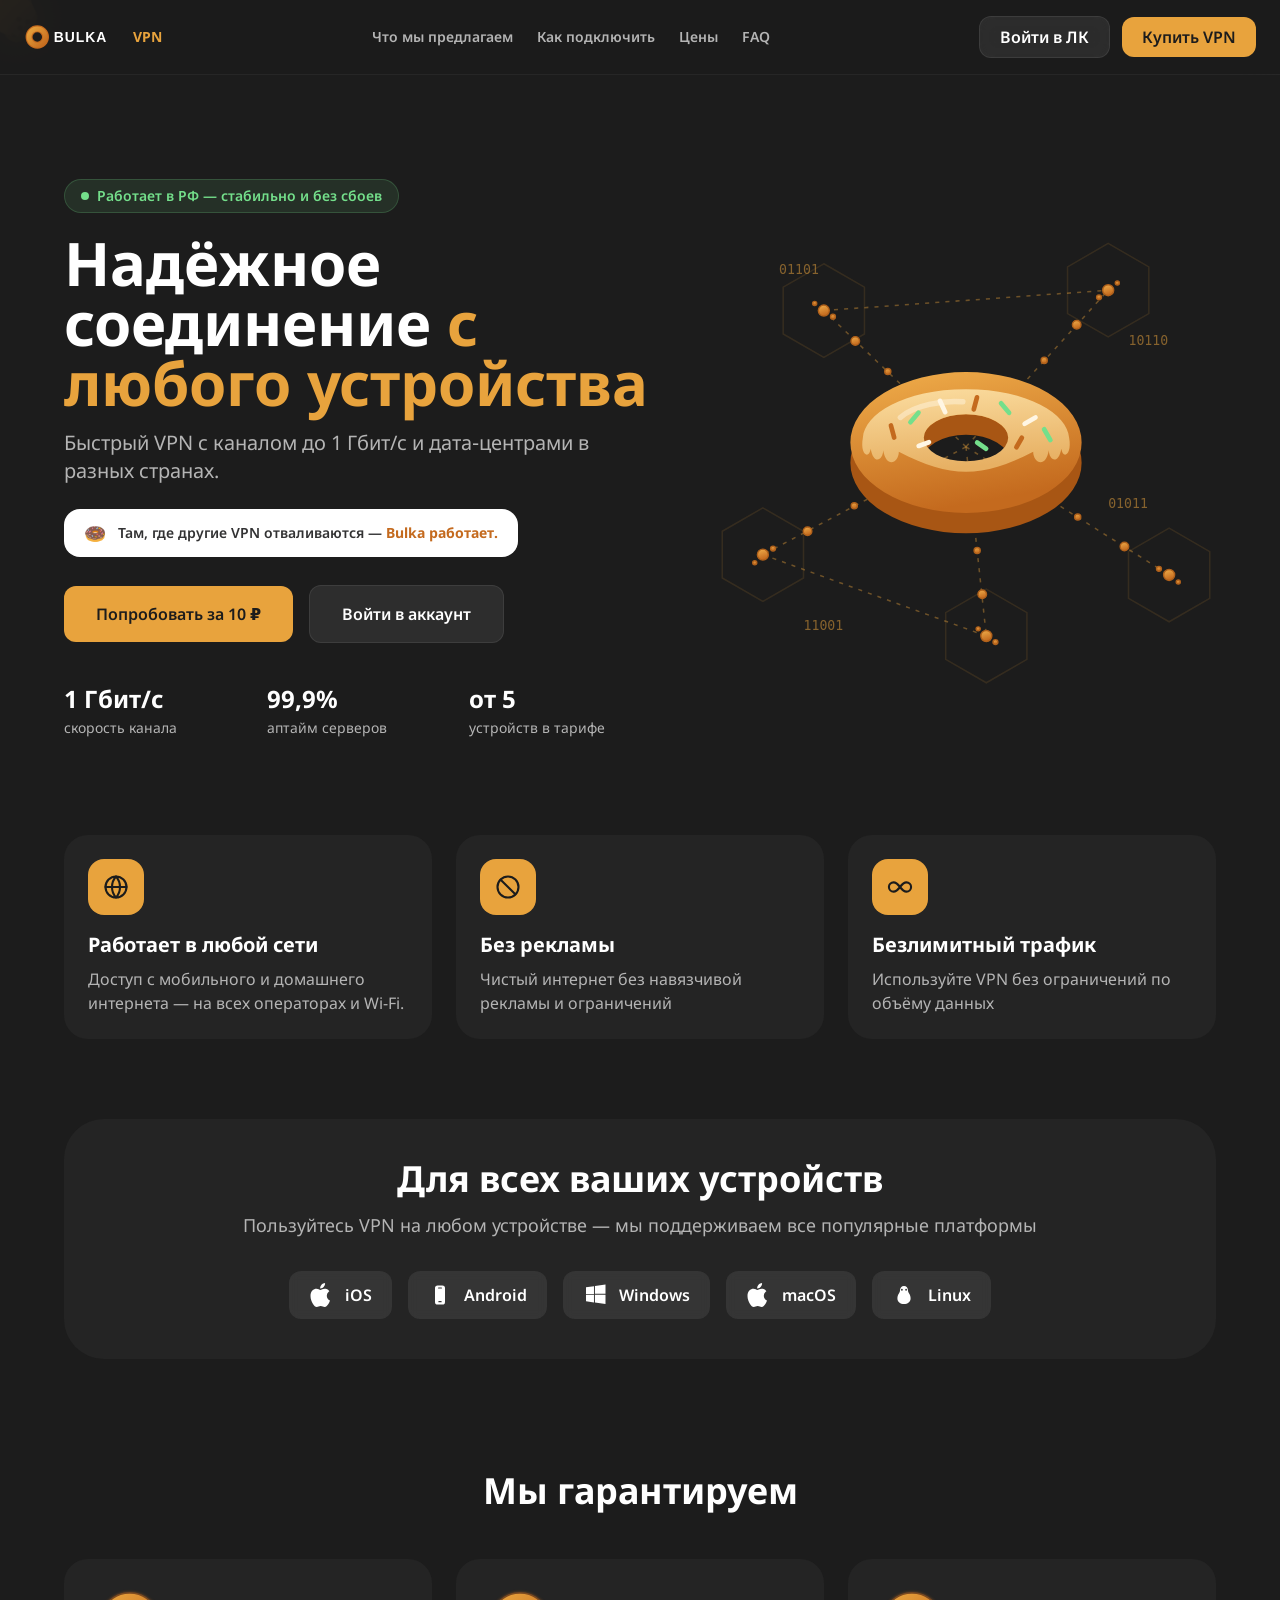
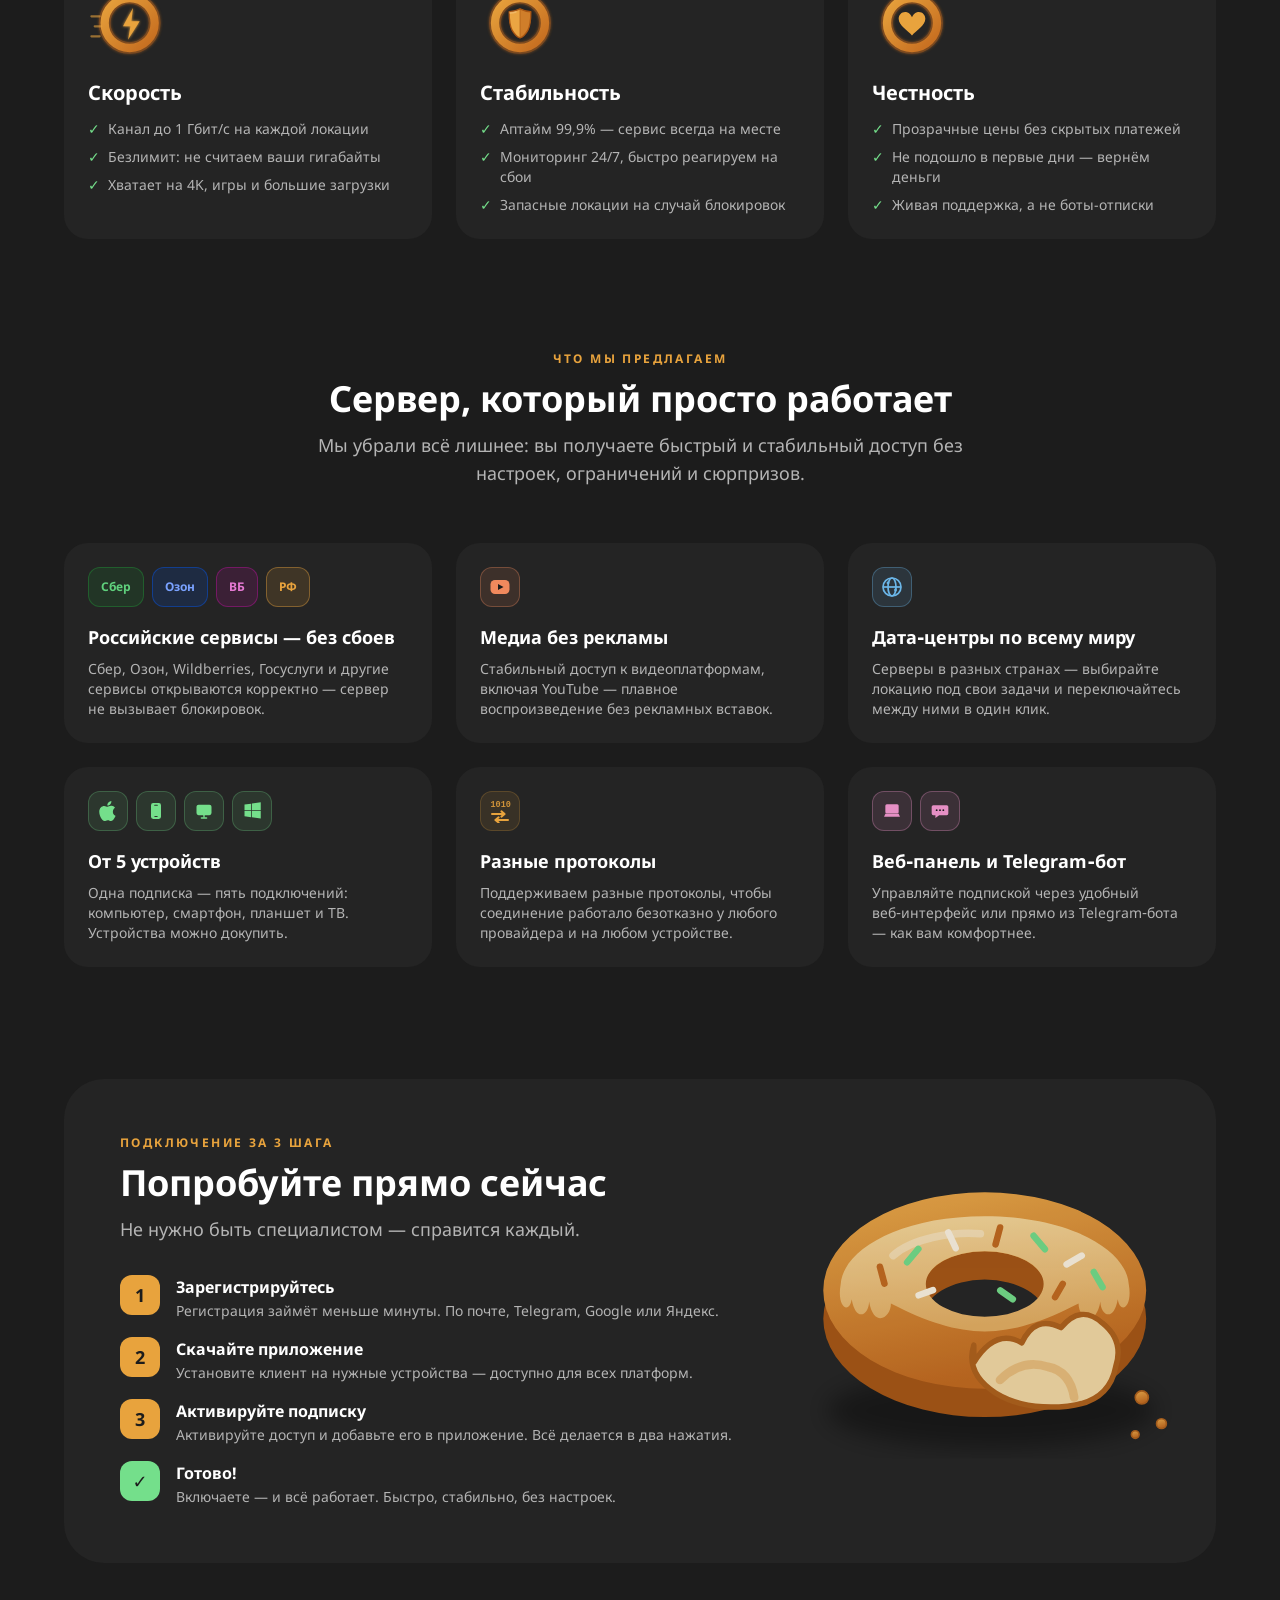
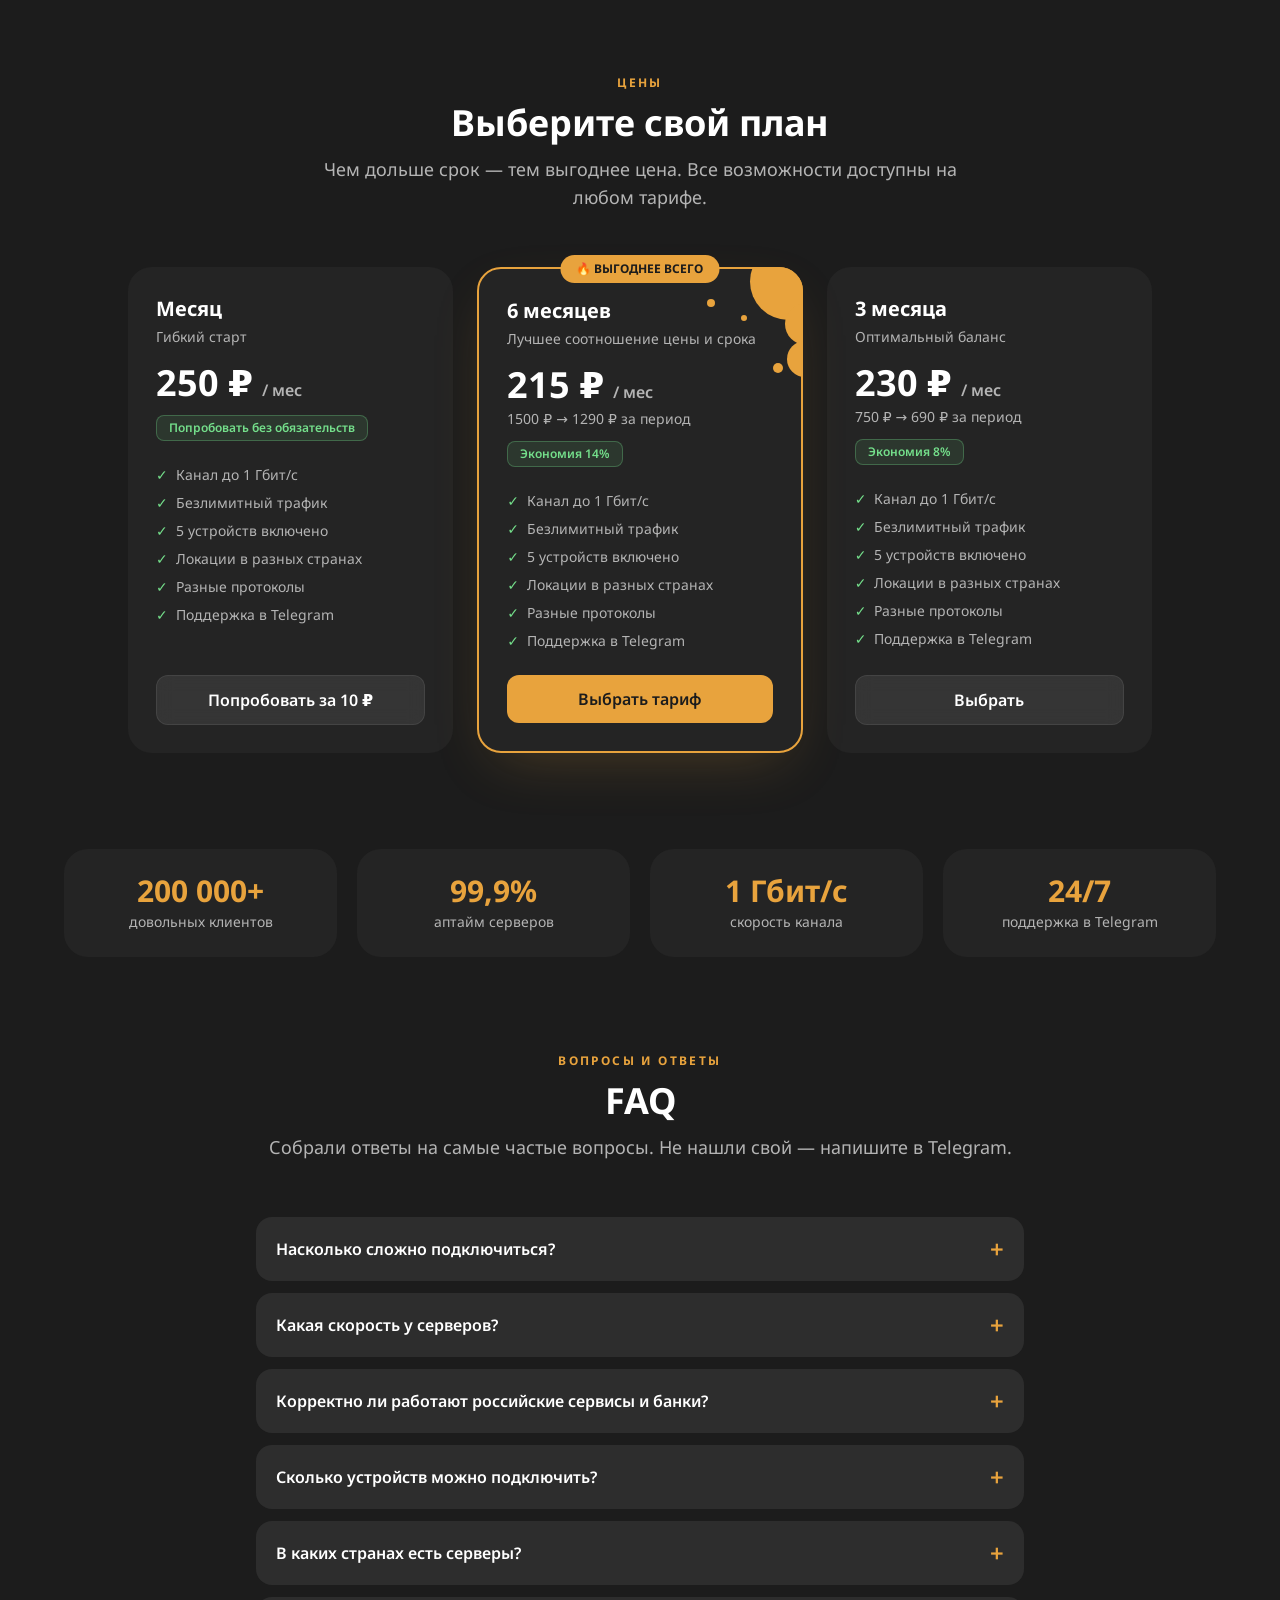
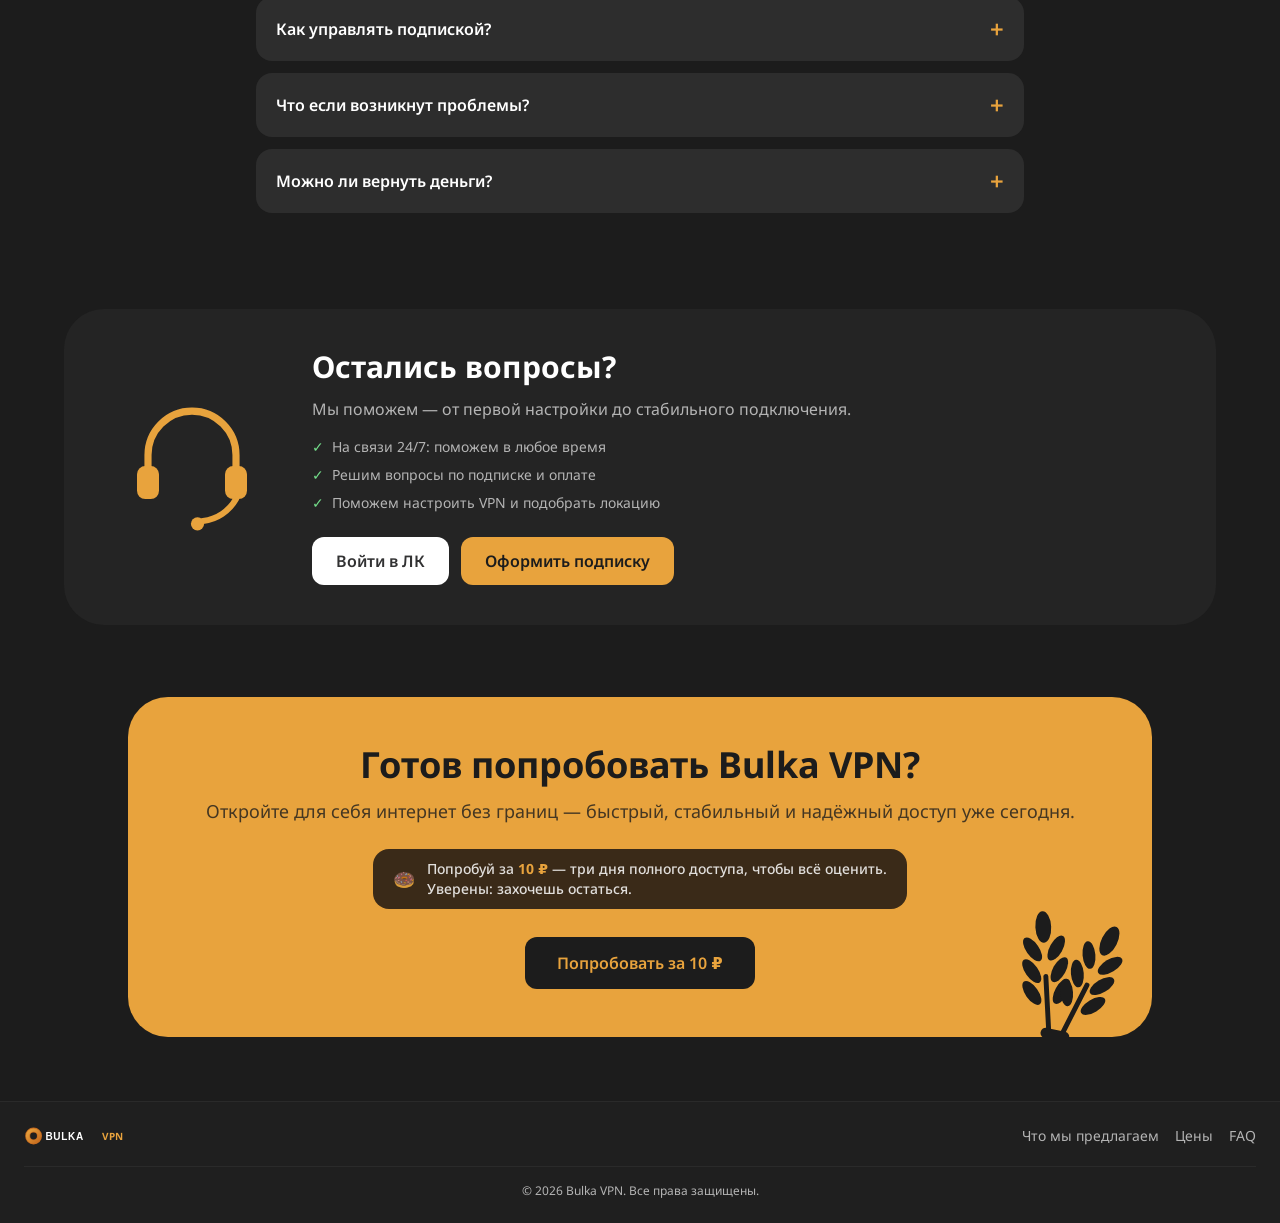
==== commit 6d08adea: "feat(site): point purchase CTAs to the /buy/main funnel Route the 7 buy/try buttons (Купить VPN, Поп" ====
--- a/site/index.html
+++ b/site/index.html
@@ -226,7 +226,7 @@
             </nav>
             <div class="flex shrink-0 items-center gap-2 sm:gap-3">
               <a class="hidden sm:inline-flex btn-secondary !py-2.5 !px-5 text-sm" href="https://cabinet.bulkavpn.net/login">Войти в ЛК</a>
-              <a class="btn-primary !py-2.5 !px-5 text-sm" href="https://cabinet.bulkavpn.net/login">Купить VPN</a>
+              <a class="btn-primary !py-2.5 !px-5 text-sm" href="https://cabinet.bulkavpn.net/buy/main">Купить VPN</a>
             </div>
           </div>
         </div>
@@ -258,7 +258,7 @@
                 </div>
               </div>
               <div class="flex flex-col sm:flex-row gap-3 sm:gap-4 justify-center lg:justify-start items-stretch sm:items-center animate-fade-in max-w-md sm:max-w-none mx-auto lg:mx-0" style="animation-delay:.2s">
-                <a class="btn-primary cta-shine w-full sm:w-auto text-base sm:text-lg !px-8 !py-3.5" href="https://cabinet.bulkavpn.net/login">Попробовать за 10 ₽</a>
+                <a class="btn-primary cta-shine w-full sm:w-auto text-base sm:text-lg !px-8 !py-3.5" href="https://cabinet.bulkavpn.net/buy/main">Попробовать за 10 ₽</a>
                 <a class="btn-secondary w-full sm:w-auto text-base sm:text-lg !px-8 !py-3.5" href="https://cabinet.bulkavpn.net/login">Войти в аккаунт</a>
               </div>
               <!-- Метрики -->
@@ -532,7 +532,7 @@
                   <li class="flex gap-2 text-sm text-bulka-text-gray"><span class="text-bulka-green font-bold shrink-0">✓</span>Разные протоколы</li>
                   <li class="flex gap-2 text-sm text-bulka-text-gray"><span class="text-bulka-green font-bold shrink-0">✓</span>Поддержка в Telegram</li>
                 </ul>
-                <a href="https://cabinet.bulkavpn.net/login" class="btn-secondary cta-shine w-full">Попробовать за 10 ₽</a>
+                <a href="https://cabinet.bulkavpn.net/buy/main" class="btn-secondary cta-shine w-full">Попробовать за 10 ₽</a>
               </div>
 
               <!-- 6 месяцев (featured) -->
@@ -562,7 +562,7 @@
                   <li class="flex gap-2 text-sm text-bulka-text-gray"><span class="text-bulka-green font-bold shrink-0">✓</span>Разные протоколы</li>
                   <li class="flex gap-2 text-sm text-bulka-text-gray"><span class="text-bulka-green font-bold shrink-0">✓</span>Поддержка в Telegram</li>
                 </ul>
-                <a href="https://cabinet.bulkavpn.net/login" class="btn-primary w-full">Выбрать тариф</a>
+                <a href="https://cabinet.bulkavpn.net/buy/main" class="btn-primary w-full">Выбрать тариф</a>
               </div>
 
               <!-- 3 месяца -->
@@ -580,7 +580,7 @@
                   <li class="flex gap-2 text-sm text-bulka-text-gray"><span class="text-bulka-green font-bold shrink-0">✓</span>Разные протоколы</li>
                   <li class="flex gap-2 text-sm text-bulka-text-gray"><span class="text-bulka-green font-bold shrink-0">✓</span>Поддержка в Telegram</li>
                 </ul>
-                <a href="https://cabinet.bulkavpn.net/login" class="btn-secondary w-full">Выбрать</a>
+                <a href="https://cabinet.bulkavpn.net/buy/main" class="btn-secondary w-full">Выбрать</a>
               </div>
             </div>
           </div>
@@ -668,7 +668,7 @@
               </ul>
               <div class="flex flex-col sm:flex-row gap-3">
                 <a href="https://cabinet.bulkavpn.net/login" class="btn-white">Войти в ЛК</a>
-                <a href="https://cabinet.bulkavpn.net/login" class="btn-primary">Оформить подписку</a>
+                <a href="https://cabinet.bulkavpn.net/buy/main" class="btn-primary">Оформить подписку</a>
               </div>
             </div>
           </div>
@@ -686,7 +686,7 @@
                 <span>Попробуй за <span class="font-bold text-bulka-yellow">10 ₽</span> — три дня полного доступа, чтобы всё оценить.<br>Уверены: захочешь остаться.</span>
               </div>
             </div>
-            <a href="https://cabinet.bulkavpn.net/login" class="cta-shine relative z-10 inline-flex items-center justify-center gap-2 font-semibold px-8 py-3.5 rounded-xl text-base bg-bulka-bg text-bulka-yellow hover:bg-black transition-colors">Попробовать за 10 ₽</a>
+            <a href="https://cabinet.bulkavpn.net/buy/main" class="cta-shine relative z-10 inline-flex items-center justify-center gap-2 font-semibold px-8 py-3.5 rounded-xl text-base bg-bulka-bg text-bulka-yellow hover:bg-black transition-colors">Попробовать за 10 ₽</a>
           </div>
         </section>
 
